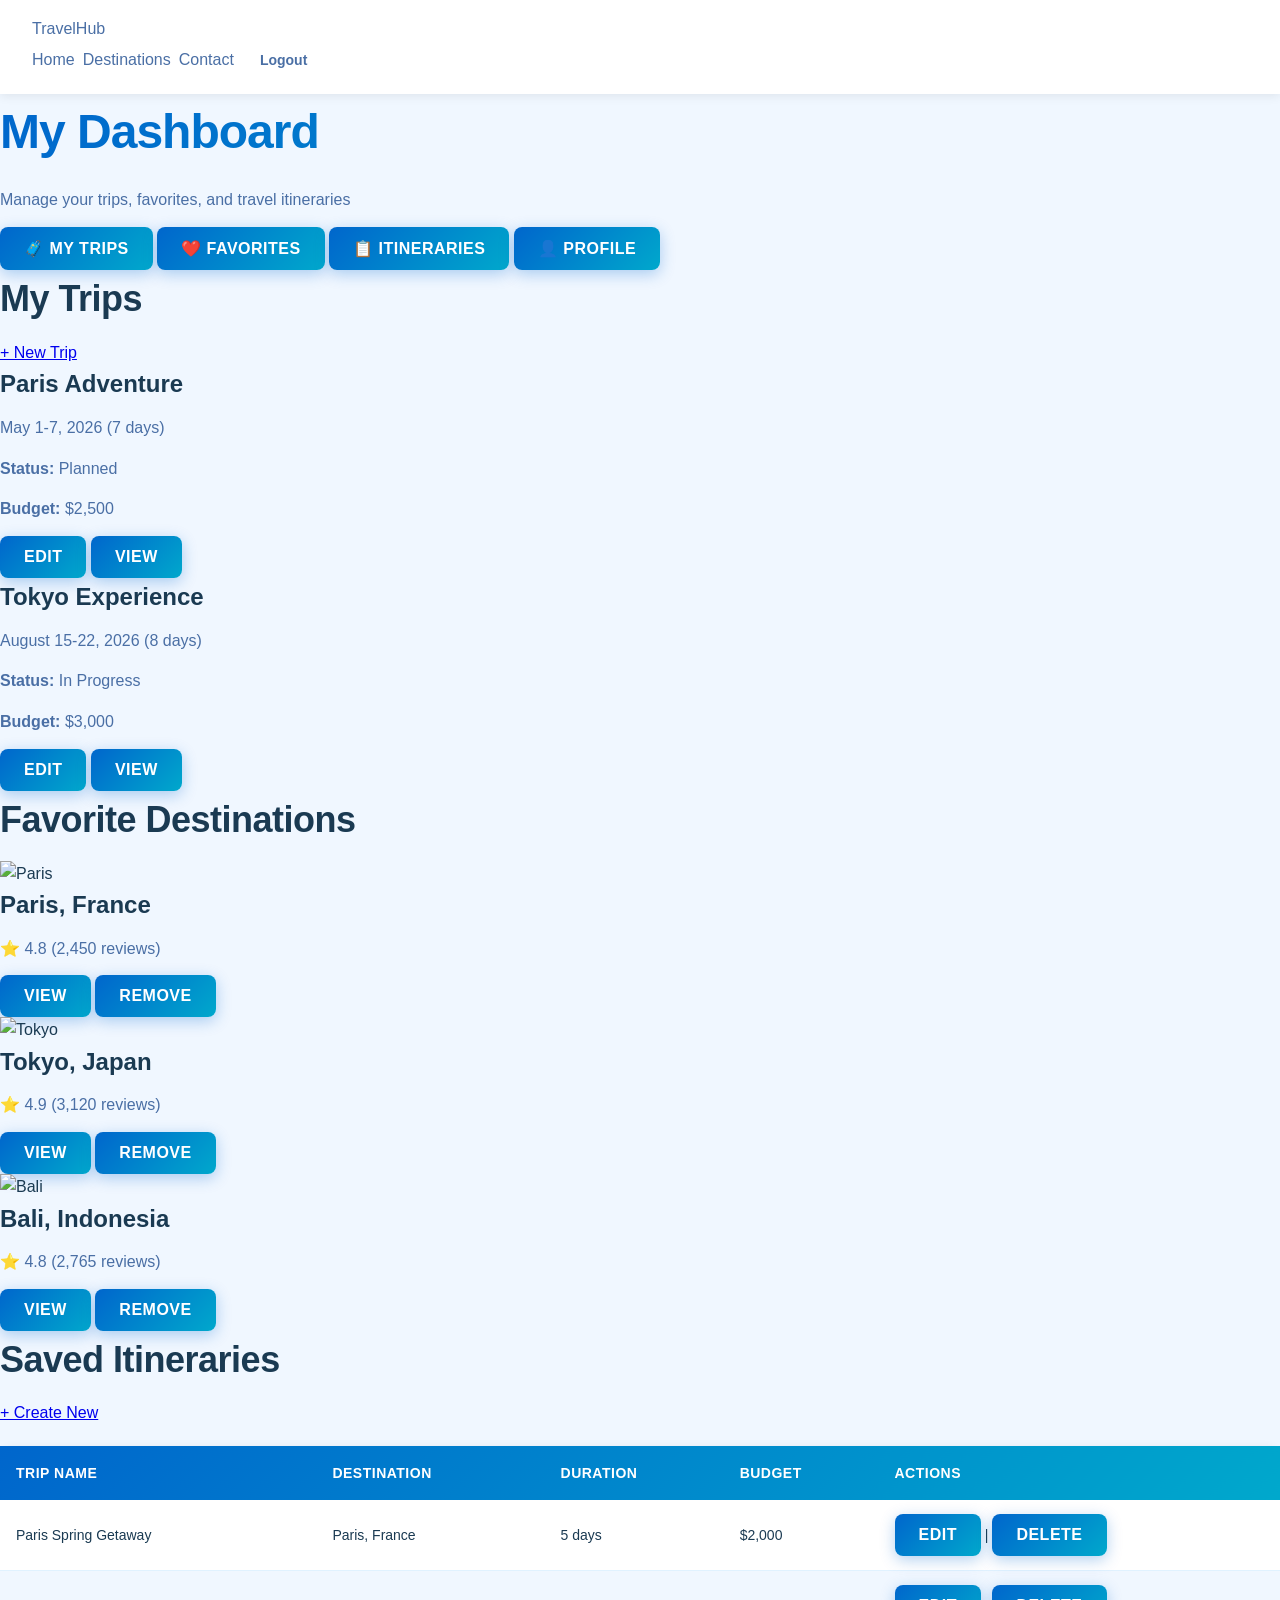
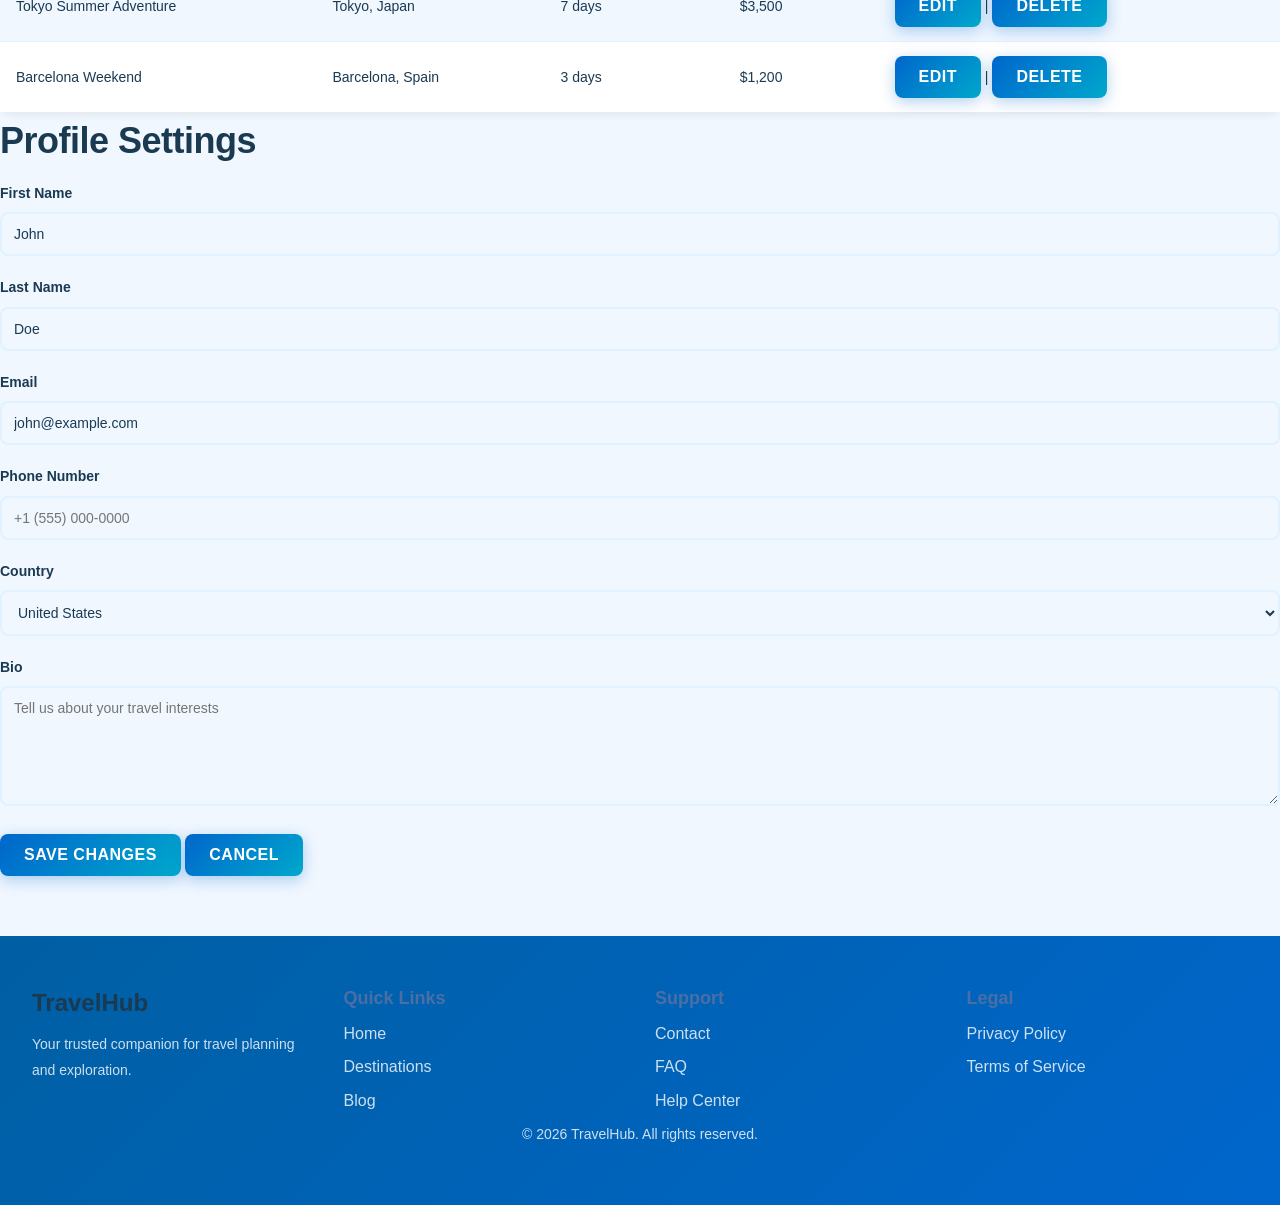
==== pages/dashboard.html @ c94eddc3 "feat: Create user dashboard with tabs for trips, favorites, itineraries, and profile" ====
<!DOCTYPE html>
<html lang="en">
<head>
    <meta charset="UTF-8">
    <meta name="viewport" content="width=device-width, initial-scale=1.0">
    <title>Dashboard - TravelHub</title>
    <script src="https://cdn.tailwindcss.com"></script>
    <link rel="stylesheet" href="../cssFile/globalStyles.css">
</head>
<body class="bg-gradient-to-b from-slate-50 to-blue-50">
    <!-- Navbar -->
    <nav class="navbar-main navbar-responsive">
        <div class="flex justify-between items-center px-6 py-4 max-w-7xl mx-auto w-full">
            <a href="../index.html" class="text-3xl font-bold bg-gradient-to-r from-blue-600 to-teal-500 bg-clip-text text-transparent">TravelHub</a>
            
            <button class="menu-toggle md:hidden" id="menuToggle">
                <svg class="w-6 h-6" fill="none" stroke="currentColor" viewBox="0 0 24 24">
                    <path stroke-linecap="round" stroke-linejoin="round" stroke-width="2" d="M4 6h16M4 12h16M4 18h16"></path>
                </svg>
            </button>

            <ul class="nav-menu hidden md:flex md:gap-8 md:items-center absolute md:relative top-16 md:top-0 left-0 md:left-auto w-full md:w-auto bg-white md:bg-transparent px-6 md:px-0 py-4 md:py-0 flex-col md:flex-row gap-4 md:gap-8" id="navMenu">
                <li><a href="../index.html" class="nav-link">Home</a></li>
                <li><a href="./services.html" class="nav-link">Destinations</a></li>
                <li><a href="./contact.html" class="nav-link">Contact</a></li>
                <li><button onclick="logout()" class="text-red-600 hover:text-red-700 font-semibold">Logout</button></li>
            </ul>
        </div>
    </nav>

    <!-- Dashboard Header -->
    <section class="py-12 px-6 bg-gradient-to-r from-blue-600 to-teal-500">
        <div class="max-w-6xl mx-auto">
            <h1 class="text-4xl md:text-5xl font-bold text-white mb-2">My Dashboard</h1>
            <p class="text-blue-100">Manage your trips, favorites, and travel itineraries</p>
        </div>
    </section>

    <!-- Dashboard Content -->
    <section class="py-12 px-6">
        <div class="max-w-6xl mx-auto">
            <!-- Tab Navigation -->
            <div class="bg-white rounded-t-lg shadow-md border border-gray-200 border-b-0">
                <div class="flex flex-wrap gap-0">
                    <button data-tab="trips" class="flex-1 px-6 py-4 text-center font-semibold text-slate-900 border-b-2 border-transparent hover:bg-slate-50 transition active border-b-2 border-blue-600 text-blue-600">🧳 My Trips</button>
                    <button data-tab="favorites" class="flex-1 px-6 py-4 text-center font-semibold text-slate-900 border-b-2 border-transparent hover:bg-slate-50 transition">❤️ Favorites</button>
                    <button data-tab="itineraries" class="flex-1 px-6 py-4 text-center font-semibold text-slate-900 border-b-2 border-transparent hover:bg-slate-50 transition">📋 Itineraries</button>
                    <button data-tab="profile" class="flex-1 px-6 py-4 text-center font-semibold text-slate-900 border-b-2 border-transparent hover:bg-slate-50 transition">👤 Profile</button>
                </div>
            </div>

            <!-- Tab Contents -->
            <div class="bg-white rounded-b-lg shadow-md border border-gray-200 p-8">
                <!-- My Trips Tab -->
                <div data-tab-content="trips" class="space-y-6">
                    <div class="flex justify-between items-center mb-6">
                        <h2 class="text-2xl font-bold text-slate-900">My Trips</h2>
                        <a href="./itinerary-builder.html" class="btn-primary px-6 py-2 rounded-lg text-white font-semibold">+ New Trip</a>
                    </div>

                    <div class="grid md:grid-cols-2 gap-6">
                        <div class="bg-gradient-to-br from-blue-50 to-teal-50 p-6 rounded-lg border border-blue-200">
                            <h3 class="text-xl font-bold text-slate-900 mb-2">Paris Adventure</h3>
                            <p class="text-slate-600 mb-4">May 1-7, 2026 (7 days)</p>
                            <div class="mb-4 pb-4 border-b border-gray-300">
                                <p class="text-sm text-slate-600"><strong>Status:</strong> Planned</p>
                                <p class="text-sm text-slate-600"><strong>Budget:</strong> $2,500</p>
                            </div>
                            <div class="flex gap-2">
                                <button class="flex-1 border-2 border-blue-600 text-blue-600 px-4 py-2 rounded-lg font-semibold hover:bg-blue-50 transition">Edit</button>
                                <button class="flex-1 btn-secondary px-4 py-2 rounded-lg text-white font-semibold">View</button>
                            </div>
                        </div>

                        <div class="bg-gradient-to-br from-purple-50 to-pink-50 p-6 rounded-lg border border-purple-200">
                            <h3 class="text-xl font-bold text-slate-900 mb-2">Tokyo Experience</h3>
                            <p class="text-slate-600 mb-4">August 15-22, 2026 (8 days)</p>
                            <div class="mb-4 pb-4 border-b border-gray-300">
                                <p class="text-sm text-slate-600"><strong>Status:</strong> In Progress</p>
                                <p class="text-sm text-slate-600"><strong>Budget:</strong> $3,000</p>
                            </div>
                            <div class="flex gap-2">
                                <button class="flex-1 border-2 border-purple-600 text-purple-600 px-4 py-2 rounded-lg font-semibold hover:bg-purple-50 transition">Edit</button>
                                <button class="flex-1 btn-secondary px-4 py-2 rounded-lg text-white font-semibold">View</button>
                            </div>
                        </div>
                    </div>
                </div>

                <!-- Favorites Tab -->
                <div data-tab-content="favorites" class="hidden space-y-6">
                    <div class="flex justify-between items-center mb-6">
                        <h2 class="text-2xl font-bold text-slate-900">Favorite Destinations</h2>
                    </div>

                    <div class="grid md:grid-cols-3 gap-6">
                        <div class="bg-white border border-gray-200 rounded-lg overflow-hidden">
                            <img src="https://images.unsplash.com/photo-1502602898657-3e91760cbb34?w=400&h=200&fit=crop" alt="Paris" class="w-full h-40 object-cover">
                            <div class="p-4">
                                <h3 class="font-bold text-lg text-slate-900 mb-1">Paris, France</h3>
                                <p class="text-sm text-slate-600 mb-4">⭐ 4.8 (2,450 reviews)</p>
                                <div class="flex gap-2">
                                    <button class="flex-1 border-2 border-blue-600 text-blue-600 px-3 py-2 rounded-lg text-sm font-semibold hover:bg-blue-50 transition">View</button>
                                    <button class="flex-1 text-red-600 border-2 border-red-600 px-3 py-2 rounded-lg text-sm font-semibold hover:bg-red-50 transition">Remove</button>
                                </div>
                            </div>
                        </div>

                        <div class="bg-white border border-gray-200 rounded-lg overflow-hidden">
                            <img src="https://images.unsplash.com/photo-1540959375944-7049f642e9cd?w=400&h=200&fit=crop" alt="Tokyo" class="w-full h-40 object-cover">
                            <div class="p-4">
                                <h3 class="font-bold text-lg text-slate-900 mb-1">Tokyo, Japan</h3>
                                <p class="text-sm text-slate-600 mb-4">⭐ 4.9 (3,120 reviews)</p>
                                <div class="flex gap-2">
                                    <button class="flex-1 border-2 border-blue-600 text-blue-600 px-3 py-2 rounded-lg text-sm font-semibold hover:bg-blue-50 transition">View</button>
                                    <button class="flex-1 text-red-600 border-2 border-red-600 px-3 py-2 rounded-lg text-sm font-semibold hover:bg-red-50 transition">Remove</button>
                                </div>
                            </div>
                        </div>

                        <div class="bg-white border border-gray-200 rounded-lg overflow-hidden">
                            <img src="https://images.unsplash.com/photo-1539571696357-5a69c006ae7f?w=400&h=200&fit=crop" alt="Bali" class="w-full h-40 object-cover">
                            <div class="p-4">
                                <h3 class="font-bold text-lg text-slate-900 mb-1">Bali, Indonesia</h3>
                                <p class="text-sm text-slate-600 mb-4">⭐ 4.8 (2,765 reviews)</p>
                                <div class="flex gap-2">
                                    <button class="flex-1 border-2 border-blue-600 text-blue-600 px-3 py-2 rounded-lg text-sm font-semibold hover:bg-blue-50 transition">View</button>
                                    <button class="flex-1 text-red-600 border-2 border-red-600 px-3 py-2 rounded-lg text-sm font-semibold hover:bg-red-50 transition">Remove</button>
                                </div>
                            </div>
                        </div>
                    </div>
                </div>

                <!-- Itineraries Tab -->
                <div data-tab-content="itineraries" class="hidden space-y-6">
                    <div class="flex justify-between items-center mb-6">
                        <h2 class="text-2xl font-bold text-slate-900">Saved Itineraries</h2>
                        <a href="./itinerary-builder.html" class="btn-primary px-6 py-2 rounded-lg text-white font-semibold">+ Create New</a>
                    </div>

                    <div class="overflow-x-auto">
                        <table class="table-container" style="min-width: 600px; max-width: 100%;">
                            <thead>
                                <tr>
                                    <th>Trip Name</th>
                                    <th>Destination</th>
                                    <th>Duration</th>
                                    <th>Budget</th>
                                    <th>Actions</th>
                                </tr>
                            </thead>
                            <tbody>
                                <tr>
                                    <td>Paris Spring Getaway</td>
                                    <td>Paris, France</td>
                                    <td>5 days</td>
                                    <td>$2,000</td>
                                    <td><button class="text-blue-600 hover:text-blue-700 font-semibold">Edit</button> | <button class="text-red-600 hover:text-red-700 font-semibold">Delete</button></td>
                                </tr>
                                <tr>
                                    <td>Tokyo Summer Adventure</td>
                                    <td>Tokyo, Japan</td>
                                    <td>7 days</td>
                                    <td>$3,500</td>
                                    <td><button class="text-blue-600 hover:text-blue-700 font-semibold">Edit</button> | <button class="text-red-600 hover:text-red-700 font-semibold">Delete</button></td>
                                </tr>
                                <tr>
                                    <td>Barcelona Weekend</td>
                                    <td>Barcelona, Spain</td>
                                    <td>3 days</td>
                                    <td>$1,200</td>
                                    <td><button class="text-blue-600 hover:text-blue-700 font-semibold">Edit</button> | <button class="text-red-600 hover:text-red-700 font-semibold">Delete</button></td>
                                </tr>
                            </tbody>
                        </table>
                    </div>
                </div>

                <!-- Profile Tab -->
                <div data-tab-content="profile" class="hidden max-w-2xl">
                    <h2 class="text-2xl font-bold text-slate-900 mb-6">Profile Settings</h2>
                    
                    <form id="profileForm" class="space-y-4">
                        <div class="grid md:grid-cols-2 gap-4">
                            <div>
                                <label class="block text-sm font-semibold text-slate-900 mb-2">First Name</label>
                                <input type="text" value="John" class="w-full px-4 py-3 border border-gray-300 rounded-lg focus:outline-none focus:border-blue-500">
                            </div>
                            <div>
                                <label class="block text-sm font-semibold text-slate-900 mb-2">Last Name</label>
                                <input type="text" value="Doe" class="w-full px-4 py-3 border border-gray-300 rounded-lg focus:outline-none focus:border-blue-500">
                            </div>
                        </div>

                        <div>
                            <label class="block text-sm font-semibold text-slate-900 mb-2">Email</label>
                            <input type="email" value="john@example.com" class="w-full px-4 py-3 border border-gray-300 rounded-lg focus:outline-none focus:border-blue-500">
                        </div>

                        <div>
                            <label class="block text-sm font-semibold text-slate-900 mb-2">Phone Number</label>
                            <input type="tel" placeholder="+1 (555) 000-0000" class="w-full px-4 py-3 border border-gray-300 rounded-lg focus:outline-none focus:border-blue-500">
                        </div>

                        <div>
                            <label class="block text-sm font-semibold text-slate-900 mb-2">Country</label>
                            <select class="w-full px-4 py-3 border border-gray-300 rounded-lg focus:outline-none focus:border-blue-500">
                                <option>United States</option>
                                <option>Canada</option>
                                <option>United Kingdom</option>
                            </select>
                        </div>

                        <div>
                            <label class="block text-sm font-semibold text-slate-900 mb-2">Bio</label>
                            <textarea placeholder="Tell us about your travel interests" class="w-full px-4 py-3 border border-gray-300 rounded-lg focus:outline-none focus:border-blue-500" rows="4"></textarea>
                        </div>

                        <div class="pt-4 border-t border-gray-300">
                            <button type="submit" class="btn-primary px-8 py-2 rounded-lg text-white font-semibold">Save Changes</button>
                            <button type="button" class="ml-2 border-2 border-gray-300 text-slate-900 px-8 py-2 rounded-lg font-semibold hover:bg-slate-50 transition">Cancel</button>
                        </div>
                    </form>
                </div>
            </div>
        </div>
    </section>

    <!-- Footer -->
    <footer class="footer-main mt-12">
        <div class="footer-container">
            <div>
                <h3 class="text-lg font-bold text-white mb-4">TravelHub</h3>
                <p class="text-gray-400">Your trusted companion for travel planning and exploration.</p>
            </div>
            <div>
                <h4 class="font-bold text-white mb-4">Quick Links</h4>
                <ul class="space-y-2">
                    <li><a href="../index.html" class="footer-link">Home</a></li>
                    <li><a href="./services.html" class="footer-link">Destinations</a></li>
                    <li><a href="./blog.html" class="footer-link">Blog</a></li>
                </ul>
            </div>
            <div>
                <h4 class="font-bold text-white mb-4">Support</h4>
                <ul class="space-y-2">
                    <li><a href="./contact.html" class="footer-link">Contact</a></li>
                    <li><a href="#" class="footer-link">FAQ</a></li>
                    <li><a href="#" class="footer-link">Help Center</a></li>
                </ul>
            </div>
            <div>
                <h4 class="font-bold text-white mb-4">Legal</h4>
                <ul class="space-y-2">
                    <li><a href="#" class="footer-link">Privacy Policy</a></li>
                    <li><a href="#" class="footer-link">Terms of Service</a></li>
                </ul>
            </div>
        </div>
        <div class="text-center border-t border-gray-700 pt-8 mt-8">
            <p class="text-gray-400">&copy; 2026 TravelHub. All rights reserved.</p>
        </div>
    </footer>

    <script src="../jsFile/jsFunctions.js"></script>
    <script>
        // Tab functionality
        document.addEventListener('DOMContentLoaded', () => {
            const tabButtons = document.querySelectorAll('[data-tab]');
            const tabContents = document.querySelectorAll('[data-tab-content]');

            tabButtons.forEach(button => {
                button.addEventListener('click', () => {
                    const tabName = button.getAttribute('data-tab');

                    // Hide all tabs
                    tabContents.forEach(content => content.classList.add('hidden'));
                    tabButtons.forEach(btn => {
                        btn.classList.remove('active', 'border-b-2', 'border-blue-600', 'text-blue-600');
                        btn.classList.add('border-b-2', 'border-transparent');
                    });

                    // Show selected tab
                    document.querySelector(`[data-tab-content="${tabName}"]`).classList.remove('hidden');
                    button.classList.add('active', 'border-b-2', 'border-blue-600', 'text-blue-600');
                });
            });

            // Profile form submission
            document.getElementById('profileForm').addEventListener('submit', (e) => {
                e.preventDefault();
                showNotification('Profile updated successfully!', 'success');
            });
        });
    </script>
</body>
</html>
---- cssFile/globalStyles.css ----
/* =========================================================
   DESIGN SYSTEM - PREMIUM TRAVEL GUIDE
========================================================= */
:root {
  /* Brand Colors - Blues & Teals */
  --brand-primary-color: #0066cc;
  --brand-secondary-color: #00a8cc;
  --brand-third-color: #00d4ff;
  --brand-fourth-color: #005fa3;
  --brand-accent-color: #00e5ff;

  /* Background Colors */
  --bg-main: #f0f7ff;
  --bg-card: #ffffff;

  /* Text Colors */
  --text-primary-color: #1a3a52;
  --text-secondary-color: #4a6fa5;
  --text-muted-color: #8b9bb4;
  --text-focus-color: #00a8cc;
  --text-highlighted-color: #00d4ff;

  /* Border Colors */
  --border-primary-color: #0066cc;
  --border-secondary-color: #00a8cc;
  --border-muted-color: #e0f2ff;
  --border-focus-color: #00d4ff;
  --border-highlighted-color: #00e5ff;

  /* Radius */
  --radius-sm: 8px;
  --radius-md: 12px;

  /* Transition */
  --transition: 0.3s ease;
}

/* =========================================================
   DARK MODE
========================================================= */
[data-theme="dark"] {
  --bg-main: #0a1628;
  --bg-card: #1a2f4a;

  --text-primary-color: #e8f4ff;
  --text-secondary-color: #a0d4ff;
  --text-muted-color: #667a8f;
  --text-focus-color: #00d4ff;
  --text-highlighted-color: #00e5ff;

  --border-primary-color: #0066cc;
  --border-secondary-color: #00a8cc;
  --border-muted-color: #1a3a52;
  --border-focus-color: #00d4ff;
  --border-highlighted-color: #00e5ff;
}

/* =========================================================
   GLOBAL BASE
========================================================= */
* {
  margin: 0;
  padding: 0;
  box-sizing: border-box;
}

html {
  scroll-behavior: smooth;
}

body {
  margin: 0;
  font-family: 'Poppins', 'Segoe UI', Roboto, sans-serif;
  background: var(--bg-main);
  color: var(--text-primary-color);
  line-height: 1.6;
  transition: background var(--transition), color var(--transition);
}

/* =========================================================
   GLOBAL BUTTON SYSTEM
========================================================= */
button {
  font-family: inherit;
  padding: 12px 24px;
  border: none;
  border-radius: var(--radius-sm);
  cursor: pointer;
  font-weight: 600;
  font-size: 16px;
  background: linear-gradient(135deg, var(--brand-primary-color), var(--brand-secondary-color));
  color: white;
  transition: all var(--transition);
  box-shadow: 0 4px 15px rgba(0, 102, 204, 0.3);
  text-transform: uppercase;
  letter-spacing: 0.5px;
}

button:hover {
  transform: translateY(-2px);
  box-shadow: 0 6px 20px rgba(0, 102, 204, 0.5);
  background: linear-gradient(135deg, var(--brand-secondary-color), var(--brand-third-color));
}

button:active {
  transform: translateY(0);
}

/* =========================================================
   LINK BUTTON
========================================================= */
.link-button {
  background: none;
  color: var(--brand-secondary-color);
  box-shadow: none;
  text-decoration: none;
  padding: 8px 0;
  display: inline-block;
  border-bottom: 2px solid transparent;
  text-transform: none;
  letter-spacing: normal;
  font-weight: 500;
}

.link-button:hover {
  border-bottom-color: var(--brand-secondary-color);
  transform: none;
  box-shadow: none;
}

/* =========================================================
   BUTTON SIZES
========================================================= */
.lg-button {
  padding: 16px 32px;
  font-size: 18px;
}

.sm-button {
  padding: 8px 16px;
  font-size: 14px;
}

.tiny-button {
  padding: 6px 12px;
  font-size: 12px;
}

.border-button {
  background: transparent;
  color: var(--brand-primary-color);
  border: 2px solid var(--brand-primary-color);
  box-shadow: none;
}

.border-button:hover {
  background: var(--brand-primary-color);
  color: white;
  box-shadow: 0 4px 15px rgba(0, 102, 204, 0.3);
}

/* =========================================================
   SELECT INPUT
========================================================= */
select {
  width: 100%;
  padding: 12px;
  border: 2px solid var(--border-muted-color);
  border-radius: var(--radius-sm);
  font-family: inherit;
  color: var(--text-primary-color);
  background: var(--bg-card);
  cursor: pointer;
  font-size: 14px;
  transition: border var(--transition), box-shadow var(--transition);
}

select:hover {
  border-color: var(--border-secondary-color);
}

select:focus {
  outline: none;
  border-color: var(--brand-primary-color);
  box-shadow: 0 0 0 3px rgba(0, 102, 204, 0.1);
}

select:disabled {
  background: #f5f5f5;
  cursor: not-allowed;
  opacity: 0.6;
}

.select-container {
  position: relative;
  margin-bottom: 12px;
}

/* =========================================================
   NAV BUTTON & LINKS
========================================================= */
nav button {
  padding: 10px 18px;
  font-size: 14px;
  background: transparent;
  color: var(--text-secondary-color);
  box-shadow: none;
  text-transform: none;
  letter-spacing: normal;
  font-weight: 600;
  border: none;
}

nav button:hover {
  transform: none;
  box-shadow: none;
  color: var(--brand-primary-color);
}

nav a {
  color: var(--text-secondary-color);
  text-decoration: none;
  font-weight: 500;
  transition: color var(--transition);
}

nav a:hover {
  color: var(--brand-primary-color);
}

/* =========================================================
   HEADINGS
========================================================= */
h1 {
  font-size: 48px;
  font-weight: 700;
  color: var(--text-primary-color);
  margin-bottom: 16px;
  letter-spacing: -1px;
  background: linear-gradient(135deg, var(--brand-primary-color), var(--brand-secondary-color));
  -webkit-background-clip: text;
  -webkit-text-fill-color: transparent;
  background-clip: text;
}

h2 {
  font-size: 36px;
  font-weight: 700;
  color: var(--text-primary-color);
  margin-bottom: 12px;
  letter-spacing: -0.5px;
}

h3 {
  font-size: 24px;
  font-weight: 600;
  color: var(--text-primary-color);
  margin-bottom: 10px;
}

h4 {
  font-size: 18px;
  font-weight: 600;
  color: var(--text-secondary-color);
  margin-bottom: 8px;
}

p {
  font-size: 16px;
  color: var(--text-secondary-color);
  line-height: 1.8;
  margin-bottom: 12px;
}

/* =========================================================
   NAVBAR (RESPONSIVE + ROLE READY)
========================================================= */
nav {
  display: flex;
  justify-content: space-between;
  align-items: center;
  padding: 16px 32px;
  background: var(--bg-card);
  box-shadow: 0 2px 10px rgba(0, 0, 0, 0.08);
  position: sticky;
  top: 0;
  z-index: 100;
  gap: 20px;
}

nav > a {
  font-size: 24px;
  font-weight: 800;
  background: linear-gradient(135deg, var(--brand-primary-color), var(--brand-secondary-color));
  -webkit-background-clip: text;
  -webkit-text-fill-color: transparent;
  background-clip: text;
  text-decoration: none;
  display: flex;
  align-items: center;
  gap: 8px;
}

nav ul {
  display: flex;
  list-style: none;
  gap: 8px;
  align-items: center;
}

nav li {
  position: relative;
}

nav .dropdown-menu {
  display: none;
  position: absolute;
  top: 100%;
  left: 0;
  background: var(--bg-card);
  border: 1px solid var(--border-muted-color);
  border-radius: var(--radius-sm);
  min-width: 200px;
  box-shadow: 0 4px 15px rgba(0, 0, 0, 0.1);
  margin-top: 8px;
}

nav .dropdown:hover .dropdown-menu {
  display: flex;
  flex-direction: column;
}

nav .dropdown-menu a {
  display: block;
  padding: 12px 16px;
  color: var(--text-secondary-color);
  text-decoration: none;
  font-weight: 500;
  transition: all var(--transition);
}

nav .dropdown-menu a:hover {
  background: var(--bg-main);
  color: var(--brand-primary-color);
  padding-left: 20px;
}

/* =========================================================
   HAMBURGER BUTTON
========================================================= */
.menu-toggle {
  display: none;
  flex-direction: column;
  gap: 5px;
  cursor: pointer;
  background: none;
  border: none;
  padding: 0;
  box-shadow: none;
}

.menu-toggle span {
  width: 28px;
  height: 3px;
  background: var(--text-primary-color);
  border-radius: 2px;
  transition: all var(--transition);
}

/* =========================================================
   MOBILE NAVBAR
========================================================= */
@media (max-width: 768px) {
  nav {
    padding: 12px 16px;
    flex-wrap: wrap;
  }

  .menu-toggle {
    display: flex;
  }

  nav ul {
    display: none;
    flex-direction: column;
    width: 100%;
    gap: 0;
    order: 3;
  }

  nav ul.open {
    display: flex;
  }

  nav ul li {
    width: 100%;
  }

  nav ul li a {
    display: block;
    padding: 12px 16px;
    border-bottom: 1px solid var(--border-muted-color);
  }

  nav .dropdown:hover .dropdown-menu {
    display: none;
  }

  nav .dropdown-menu {
    position: static;
    display: none;
    box-shadow: none;
    border: none;
    margin-top: 0;
  }

  nav .dropdown-menu.open {
    display: flex;
  }
}

/* =========================================================
   PAGE CONTENT
========================================================= */
.page {
  max-width: 1400px;
  margin: 0 auto;
  padding: 40px 20px;
  min-height: calc(100vh - 200px);
}

/* =========================================================
   CARD SYSTEM
========================================================= */
.card-container {
  display: flex;
  flex-wrap: wrap;
  justify-content: center;
  gap: 24px;
  margin: 36px 12px;
}

.card {
  display: flex;
  flex-direction: column;
  background: var(--bg-card);
  border-radius: var(--radius-md);
  overflow: hidden;
  box-shadow: 0 2px 10px rgba(0, 0, 0, 0.08);
  transition: all var(--transition);
  width: 100%;
  max-width: 320px;
  border: 1px solid var(--border-muted-color);
}

.card:hover {
  transform: translateY(-8px);
  box-shadow: 0 12px 30px rgba(0, 102, 204, 0.2);
  border-color: var(--brand-secondary-color);
}

.card img {
  width: 100%;
  height: 220px;
  object-fit: cover;
  border-radius: 0;
}

.card > * {
  padding: 0 16px;
}

.card > h3,
.card > h4,
.card > p {
  padding-left: 16px;
  padding-right: 16px;
}

.card > h3 {
  padding-top: 16px;
}

.card > p {
  flex-grow: 1;
}

.card a {
  background: none;
  color: var(--brand-primary-color);
  box-shadow: none;
  text-decoration: none;
  padding: 12px 16px;
  margin-top: 12px;
  align-self: flex-start;
  font-weight: 600;
  display: inline-block;
}

.card a:hover {
  background: none;
  color: var(--brand-secondary-color);
  text-decoration: underline;
}

/* =========================================================
   FORM SYSTEM
========================================================= */
.form-container {
  max-width: 500px;
  margin: 0 auto;
  background: var(--bg-card);
  padding: 32px;
  border-radius: var(--radius-md);
  box-shadow: 0 2px 10px rgba(0, 0, 0, 0.08);
}

form div {
  margin-bottom: 20px;
}

label {
  display: block;
  margin-bottom: 8px;
  font-weight: 600;
  color: var(--text-primary-color);
  font-size: 14px;
}

input,
textarea,
select {
  width: 100%;
  padding: 12px;
  border: 2px solid var(--border-muted-color);
  border-radius: var(--radius-sm);
  font-family: inherit;
  font-size: 14px;
  color: var(--text-primary-color);
  background: var(--bg-main);
  transition: border var(--transition), box-shadow var(--transition);
}

input:focus,
textarea:focus,
select:focus {
  outline: none;
  border-color: var(--brand-primary-color);
  box-shadow: 0 0 0 3px rgba(0, 102, 204, 0.1);
  background: var(--bg-card);
}

textarea {
  resize: vertical;
  min-height: 120px;
}

/* =========================================================
   TABLE SYSTEM
========================================================= */
.table-container {
  width: 100%;
  overflow-x: auto;
  margin-top: 20px;
  border-radius: var(--radius-md);
}

table {
  width: 100%;
  border-collapse: collapse;
  overflow: hidden;
  background: var(--bg-card);
  box-shadow: 0 2px 10px rgba(0, 0, 0, 0.08);
}

table thead {
  background: linear-gradient(135deg, var(--brand-primary-color), var(--brand-secondary-color));
}

table th {
  color: white;
  padding: 16px;
  text-align: left;
  font-weight: 600;
  font-size: 14px;
  text-transform: uppercase;
  letter-spacing: 0.5px;
}

table td {
  padding: 14px 16px;
  border-bottom: 1px solid var(--border-muted-color);
  font-size: 14px;
}

table tbody tr:nth-child(odd) {
  background: var(--bg-card);
}

table tbody tr:nth-child(even) {
  background: var(--bg-main);
}

table tbody tr:hover {
  background: linear-gradient(135deg, rgba(0, 102, 204, 0.1), rgba(0, 168, 204, 0.1));
}

table tbody tr:last-child td {
  border-bottom: none;
}

.table-compact th,
.table-compact td {
  padding: 10px 12px;
  font-size: 13px;
}

.table-bordered th,
.table-bordered td {
  border: 1px solid var(--border-secondary-color);
}

.table-striped tbody tr:nth-child(even) {
  background: rgba(0, 102, 204, 0.05);
}

td {
  word-wrap: break-word;
}

.table-empty {
  text-align: center;
  padding: 40px;
  color: var(--text-muted-color);
}

.table-row-selected {
  background: linear-gradient(135deg, rgba(0, 102, 204, 0.2), rgba(0, 168, 204, 0.2)) !important;
}

/* =========================================================
   FOOTER SYSTEM
========================================================= */
footer {
  background: linear-gradient(135deg, var(--brand-fourth-color), var(--brand-primary-color));
  color: white;
  padding: 48px 32px;
  margin-top: 60px;
}

.footer-container {
  max-width: 1400px;
  margin: 0 auto;
  display: flex;
  flex-wrap: wrap;
  justify-content: space-between;
  gap: 30px;
}

.footer-container > div {
  flex: 1;
  min-width: 200px;
}

footer a {
  color: rgba(255, 255, 255, 0.8);
  text-decoration: none;
  transition: color var(--transition);
}

footer a:hover {
  color: white;
  text-decoration: underline;
}

footer p {
  color: rgba(255, 255, 255, 0.8);
  margin-bottom: 10px;
  font-size: 14px;
}

footer h1 {
  color: white;
  background: none;
  -webkit-text-fill-color: unset;
  margin-bottom: 16px;
  font-size: 20px;
}

footer h2 {
  color: white;
  margin-bottom: 16px;
  font-size: 18px;
}

footer ul {
  list-style: none;
}

footer ul li {
  margin-bottom: 8px;
}

/* =========================================================
   UTILITY CLASSES
========================================================= */
.flex-center {
  display: flex;
  justify-content: center;
  align-items: center;
}

.flex-between {
  display: flex;
  justify-content: space-between;
  align-items: center;
}

.gap-10 {
  gap: 10px;
}

.gap-20 {
  gap: 20px;
}

.text-center {
  text-align: center;
}

.text-muted {
  color: var(--text-muted-color);
}

.text-focus {
  color: var(--text-focus-color);
}

/* =========================================================
   RESPONSIVE MEDIA QUERIES
========================================================= */
@media (max-width: 1024px) {
  .page {
    padding: 30px 16px;
  }

  h1 {
    font-size: 40px;
  }

  h2 {
    font-size: 28px;
  }

  .card {
    max-width: 280px;
  }

  .card-container {
    gap: 20px;
    margin: 24px 8px;
  }
}

@media (max-width: 768px) {
  nav {
    padding: 12px 16px;
  }

  h1 {
    font-size: 32px;
  }

  h2 {
    font-size: 24px;
  }

  h3 {
    font-size: 20px;
  }

  .page {
    padding: 20px 12px;
  }

  .form-container {
    padding: 24px 16px;
  }

  .footer-container {
    flex-direction: column;
    gap: 20px;
  }

  .card {
    max-width: 100%;
  }

  .card-container {
    gap: 16px;
    margin: 20px 0;
  }

  button {
    width: 100%;
  }
}

@media (max-width: 480px) {
  nav {
    padding: 10px 12px;
  }

  h1 {
    font-size: 24px;
  }

  h2 {
    font-size: 20px;
  }

  h3 {
    font-size: 18px;
  }

  p {
    font-size: 14px;
  }

  .page {
    padding: 16px 12px;
  }

  .form-container {
    padding: 20px 12px;
  }

  .card img {
    height: 180px;
  }

  table {
    font-size: 12px;
  }

  table th,
  table td {
    padding: 10px 8px;
  }
}
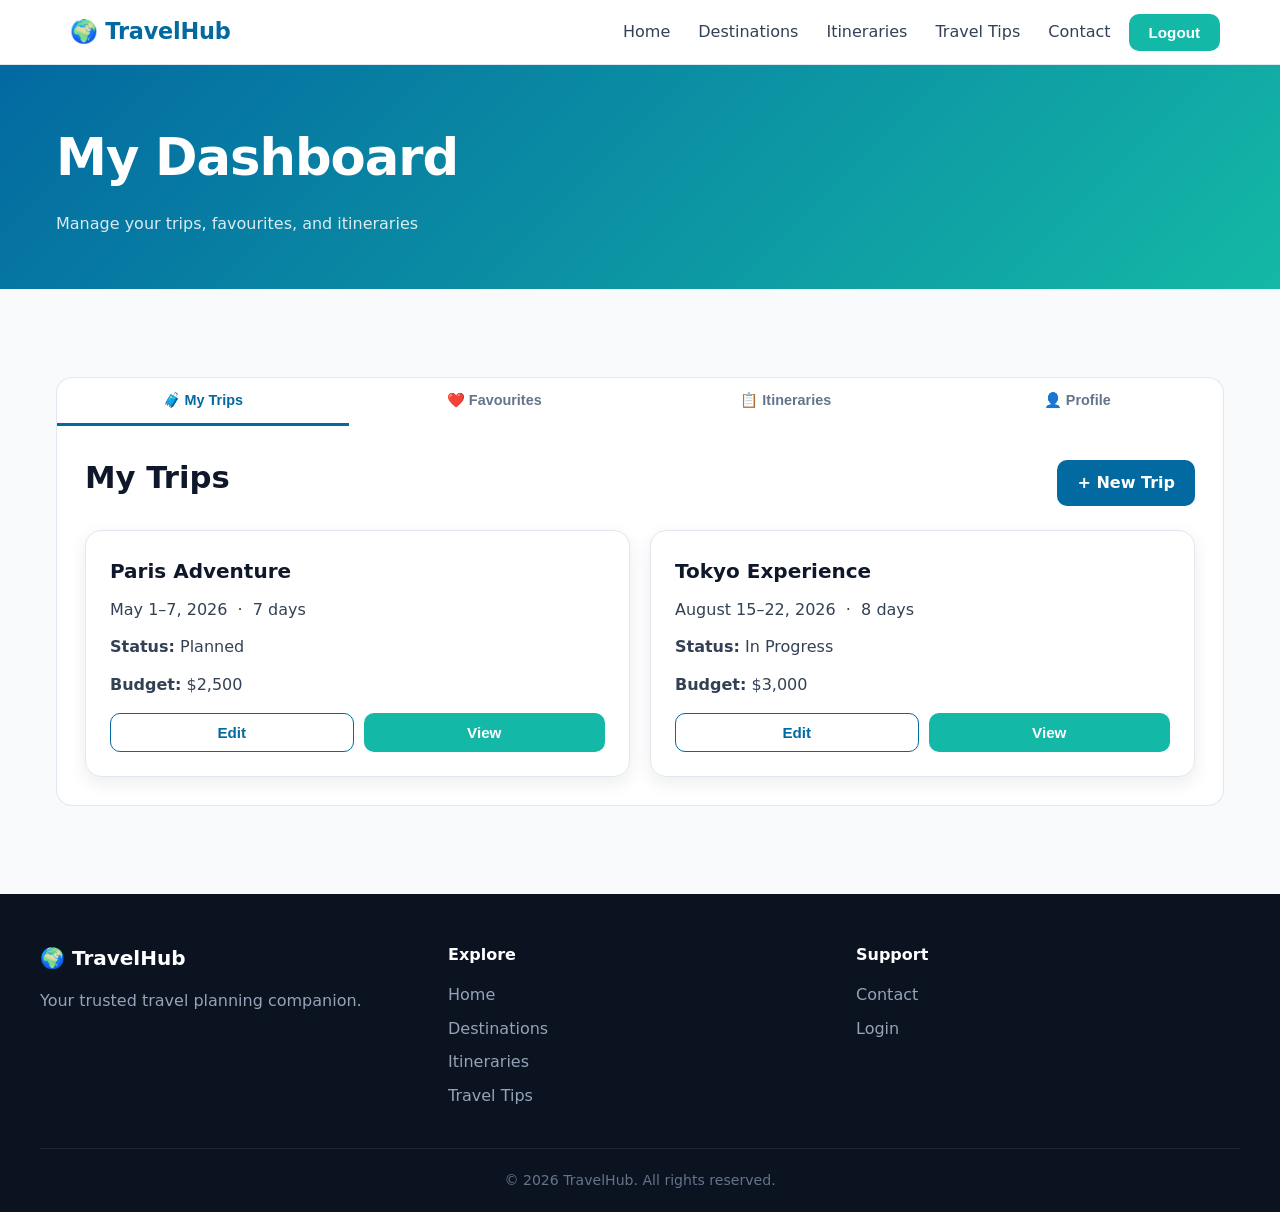
==== commit 0aadb347: "Changes before error encountered Agent-Logs-Url: https://github.com/Alisha-Shoukat/travel-guide-plat" ====
--- a/pages/dashboard.html
+++ b/pages/dashboard.html
@@ -1,298 +1,275 @@
 <!DOCTYPE html>
 <html lang="en">
 <head>
-    <meta charset="UTF-8">
-    <meta name="viewport" content="width=device-width, initial-scale=1.0">
-    <title>Dashboard - TravelHub</title>
-    <script src="https://cdn.tailwindcss.com"></script>
-    <link rel="stylesheet" href="../cssFile/globalStyles.css">
+  <meta charset="UTF-8">
+  <meta name="viewport" content="width=device-width, initial-scale=1.0">
+  <title>Dashboard – TravelHub</title>
+  <link rel="stylesheet" href="../cssFile/globalStyles.css">
+  <style>
+    .trip-cards { display: flex; flex-wrap: wrap; gap: 20px; margin-top: 16px; }
+    .trip-card { flex: 1 1 280px; background: var(--bg-card); border: 1px solid var(--border-muted-color); border-radius: var(--radius-md); padding: 24px; box-shadow: var(--shadow-sm); }
+    .trip-actions { display: flex; gap: 10px; margin-top: 16px; }
+    .trip-actions button { flex: 1; }
+    .btn-outline { background: transparent; border: 1px solid var(--brand-primary-color); color: var(--brand-primary-color); }
+    .btn-outline:hover { background: var(--brand-primary-color); color: #fff; }
+    .fav-cards { display: flex; flex-wrap: wrap; gap: 20px; margin-top: 16px; }
+    .fav-card { flex: 1 1 200px; max-width: 240px; background: var(--bg-card); border: 1px solid var(--border-muted-color); border-radius: var(--radius-md); overflow: hidden; box-shadow: var(--shadow-sm); }
+    .fav-card img { width: 100%; height: 140px; object-fit: cover; }
+    .fav-body { padding: 14px; }
+    .fav-actions { display: flex; gap: 8px; margin-top: 10px; }
+    .fav-actions button { flex: 1; font-size: 0.82rem; padding: 7px 8px; }
+    .btn-danger { background: transparent; border: 1px solid #dc2626; color: #dc2626; }
+    .btn-danger:hover { background: #dc2626; color: #fff; }
+    .tab-header { display: flex; align-items: center; justify-content: space-between; margin-bottom: 16px; }
+    .profile-form { max-width: 560px; }
+    .profile-row { display: flex; flex-wrap: wrap; gap: 14px; }
+    .profile-row > div { flex: 1 1 220px; }
+  </style>
 </head>
-<body class="bg-gradient-to-b from-slate-50 to-blue-50">
-    <!-- Navbar -->
-    <nav class="navbar-main navbar-responsive">
-        <div class="flex justify-between items-center px-6 py-4 max-w-7xl mx-auto w-full">
-            <a href="../index.html" class="text-3xl font-bold bg-gradient-to-r from-blue-600 to-teal-500 bg-clip-text text-transparent">TravelHub</a>
-            
-            <button class="menu-toggle md:hidden" id="menuToggle">
-                <svg class="w-6 h-6" fill="none" stroke="currentColor" viewBox="0 0 24 24">
-                    <path stroke-linecap="round" stroke-linejoin="round" stroke-width="2" d="M4 6h16M4 12h16M4 18h16"></path>
-                </svg>
-            </button>
-
-            <ul class="nav-menu hidden md:flex md:gap-8 md:items-center absolute md:relative top-16 md:top-0 left-0 md:left-auto w-full md:w-auto bg-white md:bg-transparent px-6 md:px-0 py-4 md:py-0 flex-col md:flex-row gap-4 md:gap-8" id="navMenu">
-                <li><a href="../index.html" class="nav-link">Home</a></li>
-                <li><a href="./services.html" class="nav-link">Destinations</a></li>
-                <li><a href="./contact.html" class="nav-link">Contact</a></li>
-                <li><button onclick="logout()" class="text-red-600 hover:text-red-700 font-semibold">Logout</button></li>
-            </ul>
-        </div>
-    </nav>
-
-    <!-- Dashboard Header -->
-    <section class="py-12 px-6 bg-gradient-to-r from-blue-600 to-teal-500">
-        <div class="max-w-6xl mx-auto">
-            <h1 class="text-4xl md:text-5xl font-bold text-white mb-2">My Dashboard</h1>
-            <p class="text-blue-100">Manage your trips, favorites, and travel itineraries</p>
-        </div>
-    </section>
-
-    <!-- Dashboard Content -->
-    <section class="py-12 px-6">
-        <div class="max-w-6xl mx-auto">
-            <!-- Tab Navigation -->
-            <div class="bg-white rounded-t-lg shadow-md border border-gray-200 border-b-0">
-                <div class="flex flex-wrap gap-0">
-                    <button data-tab="trips" class="flex-1 px-6 py-4 text-center font-semibold text-slate-900 border-b-2 border-transparent hover:bg-slate-50 transition active border-b-2 border-blue-600 text-blue-600">🧳 My Trips</button>
-                    <button data-tab="favorites" class="flex-1 px-6 py-4 text-center font-semibold text-slate-900 border-b-2 border-transparent hover:bg-slate-50 transition">❤️ Favorites</button>
-                    <button data-tab="itineraries" class="flex-1 px-6 py-4 text-center font-semibold text-slate-900 border-b-2 border-transparent hover:bg-slate-50 transition">📋 Itineraries</button>
-                    <button data-tab="profile" class="flex-1 px-6 py-4 text-center font-semibold text-slate-900 border-b-2 border-transparent hover:bg-slate-50 transition">👤 Profile</button>
-                </div>
-            </div>
-
-            <!-- Tab Contents -->
-            <div class="bg-white rounded-b-lg shadow-md border border-gray-200 p-8">
-                <!-- My Trips Tab -->
-                <div data-tab-content="trips" class="space-y-6">
-                    <div class="flex justify-between items-center mb-6">
-                        <h2 class="text-2xl font-bold text-slate-900">My Trips</h2>
-                        <a href="./itinerary-builder.html" class="btn-primary px-6 py-2 rounded-lg text-white font-semibold">+ New Trip</a>
-                    </div>
-
-                    <div class="grid md:grid-cols-2 gap-6">
-                        <div class="bg-gradient-to-br from-blue-50 to-teal-50 p-6 rounded-lg border border-blue-200">
-                            <h3 class="text-xl font-bold text-slate-900 mb-2">Paris Adventure</h3>
-                            <p class="text-slate-600 mb-4">May 1-7, 2026 (7 days)</p>
-                            <div class="mb-4 pb-4 border-b border-gray-300">
-                                <p class="text-sm text-slate-600"><strong>Status:</strong> Planned</p>
-                                <p class="text-sm text-slate-600"><strong>Budget:</strong> $2,500</p>
-                            </div>
-                            <div class="flex gap-2">
-                                <button class="flex-1 border-2 border-blue-600 text-blue-600 px-4 py-2 rounded-lg font-semibold hover:bg-blue-50 transition">Edit</button>
-                                <button class="flex-1 btn-secondary px-4 py-2 rounded-lg text-white font-semibold">View</button>
-                            </div>
-                        </div>
-
-                        <div class="bg-gradient-to-br from-purple-50 to-pink-50 p-6 rounded-lg border border-purple-200">
-                            <h3 class="text-xl font-bold text-slate-900 mb-2">Tokyo Experience</h3>
-                            <p class="text-slate-600 mb-4">August 15-22, 2026 (8 days)</p>
-                            <div class="mb-4 pb-4 border-b border-gray-300">
-                                <p class="text-sm text-slate-600"><strong>Status:</strong> In Progress</p>
-                                <p class="text-sm text-slate-600"><strong>Budget:</strong> $3,000</p>
-                            </div>
-                            <div class="flex gap-2">
-                                <button class="flex-1 border-2 border-purple-600 text-purple-600 px-4 py-2 rounded-lg font-semibold hover:bg-purple-50 transition">Edit</button>
-                                <button class="flex-1 btn-secondary px-4 py-2 rounded-lg text-white font-semibold">View</button>
-                            </div>
-                        </div>
-                    </div>
-                </div>
-
-                <!-- Favorites Tab -->
-                <div data-tab-content="favorites" class="hidden space-y-6">
-                    <div class="flex justify-between items-center mb-6">
-                        <h2 class="text-2xl font-bold text-slate-900">Favorite Destinations</h2>
-                    </div>
-
-                    <div class="grid md:grid-cols-3 gap-6">
-                        <div class="bg-white border border-gray-200 rounded-lg overflow-hidden">
-                            <img src="https://images.unsplash.com/photo-1502602898657-3e91760cbb34?w=400&h=200&fit=crop" alt="Paris" class="w-full h-40 object-cover">
-                            <div class="p-4">
-                                <h3 class="font-bold text-lg text-slate-900 mb-1">Paris, France</h3>
-                                <p class="text-sm text-slate-600 mb-4">⭐ 4.8 (2,450 reviews)</p>
-                                <div class="flex gap-2">
-                                    <button class="flex-1 border-2 border-blue-600 text-blue-600 px-3 py-2 rounded-lg text-sm font-semibold hover:bg-blue-50 transition">View</button>
-                                    <button class="flex-1 text-red-600 border-2 border-red-600 px-3 py-2 rounded-lg text-sm font-semibold hover:bg-red-50 transition">Remove</button>
-                                </div>
-                            </div>
-                        </div>
-
-                        <div class="bg-white border border-gray-200 rounded-lg overflow-hidden">
-                            <img src="https://images.unsplash.com/photo-1540959375944-7049f642e9cd?w=400&h=200&fit=crop" alt="Tokyo" class="w-full h-40 object-cover">
-                            <div class="p-4">
-                                <h3 class="font-bold text-lg text-slate-900 mb-1">Tokyo, Japan</h3>
-                                <p class="text-sm text-slate-600 mb-4">⭐ 4.9 (3,120 reviews)</p>
-                                <div class="flex gap-2">
-                                    <button class="flex-1 border-2 border-blue-600 text-blue-600 px-3 py-2 rounded-lg text-sm font-semibold hover:bg-blue-50 transition">View</button>
-                                    <button class="flex-1 text-red-600 border-2 border-red-600 px-3 py-2 rounded-lg text-sm font-semibold hover:bg-red-50 transition">Remove</button>
-                                </div>
-                            </div>
-                        </div>
-
-                        <div class="bg-white border border-gray-200 rounded-lg overflow-hidden">
-                            <img src="https://images.unsplash.com/photo-1539571696357-5a69c006ae7f?w=400&h=200&fit=crop" alt="Bali" class="w-full h-40 object-cover">
-                            <div class="p-4">
-                                <h3 class="font-bold text-lg text-slate-900 mb-1">Bali, Indonesia</h3>
-                                <p class="text-sm text-slate-600 mb-4">⭐ 4.8 (2,765 reviews)</p>
-                                <div class="flex gap-2">
-                                    <button class="flex-1 border-2 border-blue-600 text-blue-600 px-3 py-2 rounded-lg text-sm font-semibold hover:bg-blue-50 transition">View</button>
-                                    <button class="flex-1 text-red-600 border-2 border-red-600 px-3 py-2 rounded-lg text-sm font-semibold hover:bg-red-50 transition">Remove</button>
-                                </div>
-                            </div>
-                        </div>
-                    </div>
-                </div>
-
-                <!-- Itineraries Tab -->
-                <div data-tab-content="itineraries" class="hidden space-y-6">
-                    <div class="flex justify-between items-center mb-6">
-                        <h2 class="text-2xl font-bold text-slate-900">Saved Itineraries</h2>
-                        <a href="./itinerary-builder.html" class="btn-primary px-6 py-2 rounded-lg text-white font-semibold">+ Create New</a>
-                    </div>
-
-                    <div class="overflow-x-auto">
-                        <table class="table-container" style="min-width: 600px; max-width: 100%;">
-                            <thead>
-                                <tr>
-                                    <th>Trip Name</th>
-                                    <th>Destination</th>
-                                    <th>Duration</th>
-                                    <th>Budget</th>
-                                    <th>Actions</th>
-                                </tr>
-                            </thead>
-                            <tbody>
-                                <tr>
-                                    <td>Paris Spring Getaway</td>
-                                    <td>Paris, France</td>
-                                    <td>5 days</td>
-                                    <td>$2,000</td>
-                                    <td><button class="text-blue-600 hover:text-blue-700 font-semibold">Edit</button> | <button class="text-red-600 hover:text-red-700 font-semibold">Delete</button></td>
-                                </tr>
-                                <tr>
-                                    <td>Tokyo Summer Adventure</td>
-                                    <td>Tokyo, Japan</td>
-                                    <td>7 days</td>
-                                    <td>$3,500</td>
-                                    <td><button class="text-blue-600 hover:text-blue-700 font-semibold">Edit</button> | <button class="text-red-600 hover:text-red-700 font-semibold">Delete</button></td>
-                                </tr>
-                                <tr>
-                                    <td>Barcelona Weekend</td>
-                                    <td>Barcelona, Spain</td>
-                                    <td>3 days</td>
-                                    <td>$1,200</td>
-                                    <td><button class="text-blue-600 hover:text-blue-700 font-semibold">Edit</button> | <button class="text-red-600 hover:text-red-700 font-semibold">Delete</button></td>
-                                </tr>
-                            </tbody>
-                        </table>
-                    </div>
-                </div>
-
-                <!-- Profile Tab -->
-                <div data-tab-content="profile" class="hidden max-w-2xl">
-                    <h2 class="text-2xl font-bold text-slate-900 mb-6">Profile Settings</h2>
-                    
-                    <form id="profileForm" class="space-y-4">
-                        <div class="grid md:grid-cols-2 gap-4">
-                            <div>
-                                <label class="block text-sm font-semibold text-slate-900 mb-2">First Name</label>
-                                <input type="text" value="John" class="w-full px-4 py-3 border border-gray-300 rounded-lg focus:outline-none focus:border-blue-500">
-                            </div>
-                            <div>
-                                <label class="block text-sm font-semibold text-slate-900 mb-2">Last Name</label>
-                                <input type="text" value="Doe" class="w-full px-4 py-3 border border-gray-300 rounded-lg focus:outline-none focus:border-blue-500">
-                            </div>
-                        </div>
-
-                        <div>
-                            <label class="block text-sm font-semibold text-slate-900 mb-2">Email</label>
-                            <input type="email" value="john@example.com" class="w-full px-4 py-3 border border-gray-300 rounded-lg focus:outline-none focus:border-blue-500">
-                        </div>
-
-                        <div>
-                            <label class="block text-sm font-semibold text-slate-900 mb-2">Phone Number</label>
-                            <input type="tel" placeholder="+1 (555) 000-0000" class="w-full px-4 py-3 border border-gray-300 rounded-lg focus:outline-none focus:border-blue-500">
-                        </div>
-
-                        <div>
-                            <label class="block text-sm font-semibold text-slate-900 mb-2">Country</label>
-                            <select class="w-full px-4 py-3 border border-gray-300 rounded-lg focus:outline-none focus:border-blue-500">
-                                <option>United States</option>
-                                <option>Canada</option>
-                                <option>United Kingdom</option>
-                            </select>
-                        </div>
-
-                        <div>
-                            <label class="block text-sm font-semibold text-slate-900 mb-2">Bio</label>
-                            <textarea placeholder="Tell us about your travel interests" class="w-full px-4 py-3 border border-gray-300 rounded-lg focus:outline-none focus:border-blue-500" rows="4"></textarea>
-                        </div>
-
-                        <div class="pt-4 border-t border-gray-300">
-                            <button type="submit" class="btn-primary px-8 py-2 rounded-lg text-white font-semibold">Save Changes</button>
-                            <button type="button" class="ml-2 border-2 border-gray-300 text-slate-900 px-8 py-2 rounded-lg font-semibold hover:bg-slate-50 transition">Cancel</button>
-                        </div>
-                    </form>
-                </div>
-            </div>
-        </div>
-    </section>
-
-    <!-- Footer -->
-    <footer class="footer-main mt-12">
-        <div class="footer-container">
+<body>
+
+  <!-- ===== NAVBAR ===== -->
+  <nav>
+    <div class="nav-inner">
+      <a href="../index.html">🌍 TravelHub</a>
+      <button class="menu-toggle" id="menuToggle" aria-label="Toggle navigation" aria-expanded="false">
+        <span></span><span></span><span></span>
+      </button>
+      <ul id="navMenu">
+        <li><a href="../index.html">Home</a></li>
+        <li><a href="./services.html">Destinations</a></li>
+        <li><a href="./itineraries.html">Itineraries</a></li>
+        <li><a href="./tips.html">Travel Tips</a></li>
+        <li><a href="./contact.html">Contact</a></li>
+        <li><button onclick="logout()" class="btn-secondary">Logout</button></li>
+      </ul>
+    </div>
+  </nav>
+
+  <!-- ===== PAGE HEADER ===== -->
+  <div class="page-header">
+    <div class="page">
+      <h1>My Dashboard</h1>
+      <p>Manage your trips, favourites, and itineraries</p>
+    </div>
+  </div>
+
+  <!-- ===== DASHBOARD CONTENT ===== -->
+  <section class="section">
+    <div class="page">
+
+      <!-- Tab navigation -->
+      <div class="tab-nav">
+        <button class="tab-btn active" data-tab="trips">🧳 My Trips</button>
+        <button class="tab-btn" data-tab="favorites">❤️ Favourites</button>
+        <button class="tab-btn" data-tab="itineraries">📋 Itineraries</button>
+        <button class="tab-btn" data-tab="profile">👤 Profile</button>
+      </div>
+
+      <!-- My Trips -->
+      <div class="tab-panel active" data-tab="trips">
+        <div class="tab-header">
+          <h2>My Trips</h2>
+          <a href="./itinerary-builder.html" class="btn-primary">+ New Trip</a>
+        </div>
+        <div class="trip-cards">
+          <div class="trip-card">
+            <h3>Paris Adventure</h3>
+            <p>May 1–7, 2026 &nbsp;·&nbsp; 7 days</p>
+            <p><strong>Status:</strong> Planned</p>
+            <p><strong>Budget:</strong> $2,500</p>
+            <div class="trip-actions">
+              <button class="btn-outline">Edit</button>
+              <button class="btn-secondary">View</button>
+            </div>
+          </div>
+          <div class="trip-card">
+            <h3>Tokyo Experience</h3>
+            <p>August 15–22, 2026 &nbsp;·&nbsp; 8 days</p>
+            <p><strong>Status:</strong> In Progress</p>
+            <p><strong>Budget:</strong> $3,000</p>
+            <div class="trip-actions">
+              <button class="btn-outline">Edit</button>
+              <button class="btn-secondary">View</button>
+            </div>
+          </div>
+        </div>
+      </div>
+
+      <!-- Favourites -->
+      <div class="tab-panel" data-tab="favorites">
+        <div class="tab-header">
+          <h2>Favourite Destinations</h2>
+        </div>
+        <div class="fav-cards">
+          <div class="fav-card">
+            <img src="https://images.unsplash.com/photo-1502602898657-3e91760cbb34?w=400&h=200&fit=crop" alt="Paris">
+            <div class="fav-body">
+              <h4>Paris, France</h4>
+              <p style="font-size:0.85rem;">⭐ 4.8 · 2,450 reviews</p>
+              <div class="fav-actions">
+                <button class="btn-outline">View</button>
+                <button class="btn-danger">Remove</button>
+              </div>
+            </div>
+          </div>
+          <div class="fav-card">
+            <img src="https://images.unsplash.com/photo-1540959375944-7049f642e9cd?w=400&h=200&fit=crop" alt="Tokyo">
+            <div class="fav-body">
+              <h4>Tokyo, Japan</h4>
+              <p style="font-size:0.85rem;">⭐ 4.9 · 3,120 reviews</p>
+              <div class="fav-actions">
+                <button class="btn-outline">View</button>
+                <button class="btn-danger">Remove</button>
+              </div>
+            </div>
+          </div>
+          <div class="fav-card">
+            <img src="https://images.unsplash.com/photo-1539571696357-5a69c006ae7f?w=400&h=200&fit=crop" alt="Bali">
+            <div class="fav-body">
+              <h4>Bali, Indonesia</h4>
+              <p style="font-size:0.85rem;">⭐ 4.8 · 2,765 reviews</p>
+              <div class="fav-actions">
+                <button class="btn-outline">View</button>
+                <button class="btn-danger">Remove</button>
+              </div>
+            </div>
+          </div>
+        </div>
+      </div>
+
+      <!-- Itineraries -->
+      <div class="tab-panel" data-tab="itineraries">
+        <div class="tab-header">
+          <h2>Saved Itineraries</h2>
+          <a href="./itinerary-builder.html" class="btn-primary">+ Create New</a>
+        </div>
+        <div class="table-container">
+          <table style="min-width:560px;">
+            <thead>
+              <tr>
+                <th>Trip Name</th>
+                <th>Destination</th>
+                <th>Duration</th>
+                <th>Budget</th>
+                <th>Actions</th>
+              </tr>
+            </thead>
+            <tbody>
+              <tr>
+                <td>Paris Spring Getaway</td>
+                <td>Paris, France</td>
+                <td>5 days</td>
+                <td>$2,000</td>
+                <td>
+                  <button class="link-button" style="margin-right:8px;">Edit</button>
+                  <button class="link-button" style="color:#dc2626;">Delete</button>
+                </td>
+              </tr>
+              <tr>
+                <td>Tokyo Summer Adventure</td>
+                <td>Tokyo, Japan</td>
+                <td>7 days</td>
+                <td>$3,500</td>
+                <td>
+                  <button class="link-button" style="margin-right:8px;">Edit</button>
+                  <button class="link-button" style="color:#dc2626;">Delete</button>
+                </td>
+              </tr>
+              <tr>
+                <td>Barcelona Weekend</td>
+                <td>Barcelona, Spain</td>
+                <td>3 days</td>
+                <td>$1,200</td>
+                <td>
+                  <button class="link-button" style="margin-right:8px;">Edit</button>
+                  <button class="link-button" style="color:#dc2626;">Delete</button>
+                </td>
+              </tr>
+            </tbody>
+          </table>
+        </div>
+      </div>
+
+      <!-- Profile -->
+      <div class="tab-panel" data-tab="profile">
+        <h2>Profile Settings</h2>
+        <form id="profileForm" class="profile-form">
+          <div class="profile-row">
             <div>
-                <h3 class="text-lg font-bold text-white mb-4">TravelHub</h3>
-                <p class="text-gray-400">Your trusted companion for travel planning and exploration.</p>
+              <label for="profFirstName">First Name</label>
+              <input type="text" id="profFirstName" value="Jane">
             </div>
             <div>
-                <h4 class="font-bold text-white mb-4">Quick Links</h4>
-                <ul class="space-y-2">
-                    <li><a href="../index.html" class="footer-link">Home</a></li>
-                    <li><a href="./services.html" class="footer-link">Destinations</a></li>
-                    <li><a href="./blog.html" class="footer-link">Blog</a></li>
-                </ul>
-            </div>
-            <div>
-                <h4 class="font-bold text-white mb-4">Support</h4>
-                <ul class="space-y-2">
-                    <li><a href="./contact.html" class="footer-link">Contact</a></li>
-                    <li><a href="#" class="footer-link">FAQ</a></li>
-                    <li><a href="#" class="footer-link">Help Center</a></li>
-                </ul>
-            </div>
-            <div>
-                <h4 class="font-bold text-white mb-4">Legal</h4>
-                <ul class="space-y-2">
-                    <li><a href="#" class="footer-link">Privacy Policy</a></li>
-                    <li><a href="#" class="footer-link">Terms of Service</a></li>
-                </ul>
-            </div>
-        </div>
-        <div class="text-center border-t border-gray-700 pt-8 mt-8">
-            <p class="text-gray-400">&copy; 2026 TravelHub. All rights reserved.</p>
-        </div>
-    </footer>
-
-    <script src="../jsFile/jsFunctions.js"></script>
-    <script>
-        // Tab functionality
-        document.addEventListener('DOMContentLoaded', () => {
-            const tabButtons = document.querySelectorAll('[data-tab]');
-            const tabContents = document.querySelectorAll('[data-tab-content]');
-
-            tabButtons.forEach(button => {
-                button.addEventListener('click', () => {
-                    const tabName = button.getAttribute('data-tab');
-
-                    // Hide all tabs
-                    tabContents.forEach(content => content.classList.add('hidden'));
-                    tabButtons.forEach(btn => {
-                        btn.classList.remove('active', 'border-b-2', 'border-blue-600', 'text-blue-600');
-                        btn.classList.add('border-b-2', 'border-transparent');
-                    });
-
-                    // Show selected tab
-                    document.querySelector(`[data-tab-content="${tabName}"]`).classList.remove('hidden');
-                    button.classList.add('active', 'border-b-2', 'border-blue-600', 'text-blue-600');
-                });
-            });
-
-            // Profile form submission
-            document.getElementById('profileForm').addEventListener('submit', (e) => {
-                e.preventDefault();
-                showNotification('Profile updated successfully!', 'success');
-            });
-        });
-    </script>
+              <label for="profLastName">Last Name</label>
+              <input type="text" id="profLastName" value="Smith">
+            </div>
+          </div>
+          <div>
+            <label for="profEmail">Email</label>
+            <input type="email" id="profEmail" value="jane@example.com">
+          </div>
+          <div>
+            <label for="profPhone">Phone Number</label>
+            <input type="tel" id="profPhone" placeholder="+1 (555) 000-0000">
+          </div>
+          <div>
+            <label for="profCountry">Country</label>
+            <select id="profCountry">
+              <option>United States</option>
+              <option>Canada</option>
+              <option>United Kingdom</option>
+              <option>Australia</option>
+              <option>Other</option>
+            </select>
+          </div>
+          <div>
+            <label for="profBio">Bio</label>
+            <textarea id="profBio" rows="4" placeholder="Tell us about your travel interests…"></textarea>
+          </div>
+          <div style="display:flex;gap:10px;margin-top:8px;">
+            <button type="submit" class="btn-primary">Save Changes</button>
+            <button type="button" class="btn-outline">Cancel</button>
+          </div>
+        </form>
+      </div>
+
+    </div>
+  </section>
+
+  <!-- ===== FOOTER ===== -->
+  <footer>
+    <div class="footer-container">
+      <div>
+        <h3>🌍 TravelHub</h3>
+        <p>Your trusted travel planning companion.</p>
+      </div>
+      <div>
+        <h4>Explore</h4>
+        <ul>
+          <li><a href="../index.html">Home</a></li>
+          <li><a href="./services.html">Destinations</a></li>
+          <li><a href="./itineraries.html">Itineraries</a></li>
+          <li><a href="./tips.html">Travel Tips</a></li>
+        </ul>
+      </div>
+      <div>
+        <h4>Support</h4>
+        <ul>
+          <li><a href="./contact.html">Contact</a></li>
+          <li><a href="./login.html">Login</a></li>
+        </ul>
+      </div>
+    </div>
+    <p class="footer-copy">© 2026 TravelHub. All rights reserved.</p>
+  </footer>
+
+  <script src="../jsFile/jsFunctions.js"></script>
+  <script>
+    document.getElementById('profileForm').addEventListener('submit', e => {
+      e.preventDefault();
+      showNotification('Profile updated successfully!');
+    });
+  </script>
 </body>
 </html>
--- a/cssFile/globalStyles.css
+++ b/cssFile/globalStyles.css
@@ -1,433 +1,346 @@
 /* =========================================================
-   DESIGN SYSTEM - PREMIUM TRAVEL GUIDE
+   DESIGN SYSTEM - TravelHub (Modern + Classy)
 ========================================================= */
 :root {
-  /* Brand Colors - Blues & Teals */
-  --brand-primary-color: #0066cc;
-  --brand-secondary-color: #00a8cc;
-  --brand-third-color: #00d4ff;
-  --brand-fourth-color: #005fa3;
-  --brand-accent-color: #00e5ff;
-
-  /* Background Colors */
-  --bg-main: #f0f7ff;
+  --brand-primary-color: #0369a1;
+  --brand-secondary-color: #14b8a6;
+  --brand-third-color: #0ea5e9;
+  --brand-fourth-color: #0f766e;
+  --brand-accent-color: #f59e0b;
+
+  --bg-main: #f8fafc;
   --bg-card: #ffffff;
 
-  /* Text Colors */
-  --text-primary-color: #1a3a52;
-  --text-secondary-color: #4a6fa5;
-  --text-muted-color: #8b9bb4;
-  --text-focus-color: #00a8cc;
-  --text-highlighted-color: #00d4ff;
-
-  /* Border Colors */
-  --border-primary-color: #0066cc;
-  --border-secondary-color: #00a8cc;
-  --border-muted-color: #e0f2ff;
-  --border-focus-color: #00d4ff;
-  --border-highlighted-color: #00e5ff;
-
-  /* Radius */
-  --radius-sm: 8px;
-  --radius-md: 12px;
-
-  /* Transition */
-  --transition: 0.3s ease;
+  --text-primary-color: #0f172a;
+  --text-secondary-color: #334155;
+  --text-muted-color: #64748b;
+  --text-focus-color: var(--brand-primary-color);
+  --text-highlighted-color: var(--brand-secondary-color);
+
+  --border-primary-color: rgba(3, 105, 161, 0.35);
+  --border-secondary-color: rgba(20, 184, 166, 0.35);
+  --border-muted-color: #e2e8f0;
+  --border-focus-color: rgba(3, 105, 161, 0.55);
+  --border-highlighted-color: rgba(20, 184, 166, 0.55);
+
+  --radius-sm: 10px;
+  --radius-md: 16px;
+
+  --shadow-sm: 0 6px 18px rgba(15, 23, 42, 0.08);
+  --shadow-md: 0 14px 40px rgba(15, 23, 42, 0.12);
+
+  --transition: 0.25s ease;
 }
 
 /* =========================================================
    DARK MODE
 ========================================================= */
 [data-theme="dark"] {
-  --bg-main: #0a1628;
-  --bg-card: #1a2f4a;
-
-  --text-primary-color: #e8f4ff;
-  --text-secondary-color: #a0d4ff;
-  --text-muted-color: #667a8f;
-  --text-focus-color: #00d4ff;
-  --text-highlighted-color: #00e5ff;
-
-  --border-primary-color: #0066cc;
-  --border-secondary-color: #00a8cc;
-  --border-muted-color: #1a3a52;
-  --border-focus-color: #00d4ff;
-  --border-highlighted-color: #00e5ff;
+  --bg-main: #0b1220;
+  --bg-card: #0f172a;
+
+  --text-primary-color: #e2e8f0;
+  --text-secondary-color: #cbd5e1;
+  --text-muted-color: #94a3b8;
+
+  --border-muted-color: rgba(148, 163, 184, 0.18);
+
+  --shadow-sm: 0 8px 24px rgba(0, 0, 0, 0.35);
+  --shadow-md: 0 16px 50px rgba(0, 0, 0, 0.45);
 }
 
 /* =========================================================
    GLOBAL BASE
 ========================================================= */
-* {
-  margin: 0;
-  padding: 0;
-  box-sizing: border-box;
-}
-
-html {
-  scroll-behavior: smooth;
-}
-
+* { box-sizing: border-box; }
+html { scroll-behavior: smooth; }
 body {
   margin: 0;
-  font-family: 'Poppins', 'Segoe UI', Roboto, sans-serif;
+  font-family: "Segoe UI", system-ui, -apple-system, Roboto, Arial, sans-serif;
   background: var(--bg-main);
   color: var(--text-primary-color);
   line-height: 1.6;
-  transition: background var(--transition), color var(--transition);
-}
+}
+img { max-width: 100%; height: auto; display: block; }
 
 /* =========================================================
    GLOBAL BUTTON SYSTEM
 ========================================================= */
 button {
-  font-family: inherit;
-  padding: 12px 24px;
-  border: none;
-  border-radius: var(--radius-sm);
+  border: 0;
+  border-radius: var(--radius-sm);
+  padding: 10px 20px;
+  font-weight: 700;
   cursor: pointer;
-  font-weight: 600;
-  font-size: 16px;
-  background: linear-gradient(135deg, var(--brand-primary-color), var(--brand-secondary-color));
-  color: white;
-  transition: all var(--transition);
-  box-shadow: 0 4px 15px rgba(0, 102, 204, 0.3);
-  text-transform: uppercase;
-  letter-spacing: 0.5px;
-}
-
-button:hover {
-  transform: translateY(-2px);
-  box-shadow: 0 6px 20px rgba(0, 102, 204, 0.5);
-  background: linear-gradient(135deg, var(--brand-secondary-color), var(--brand-third-color));
-}
-
-button:active {
-  transform: translateY(0);
-}
-
-/* =========================================================
-   LINK BUTTON
-========================================================= */
+  font-size: 0.95rem;
+  transition: transform var(--transition), box-shadow var(--transition), background var(--transition), color var(--transition);
+}
+button:hover { transform: translateY(-1px); }
+
+.btn-primary {
+  background: var(--brand-primary-color);
+  color: #fff;
+  text-decoration: none;
+  display: inline-block;
+  border-radius: var(--radius-sm);
+  padding: 10px 20px;
+  font-weight: 700;
+  transition: background var(--transition), transform var(--transition);
+}
+.btn-primary:hover { background: var(--brand-fourth-color); transform: translateY(-1px); color: #fff; }
+
+.btn-secondary {
+  background: var(--brand-secondary-color);
+  color: #fff;
+  display: inline-block;
+  text-decoration: none;
+  border-radius: var(--radius-sm);
+  padding: 10px 20px;
+  font-weight: 700;
+  transition: background var(--transition), transform var(--transition);
+}
+.btn-secondary:hover { background: var(--brand-fourth-color); transform: translateY(-1px); color: #fff; }
+
+.btn-light {
+  background: #fff;
+  color: var(--brand-primary-color);
+  display: inline-block;
+  text-decoration: none;
+  border-radius: var(--radius-sm);
+  padding: 10px 20px;
+  font-weight: 700;
+  transition: background var(--transition), transform var(--transition);
+}
+.btn-light:hover { background: rgba(255,255,255,0.9); transform: translateY(-1px); }
+
 .link-button {
-  background: none;
-  color: var(--brand-secondary-color);
-  box-shadow: none;
-  text-decoration: none;
-  padding: 8px 0;
-  display: inline-block;
-  border-bottom: 2px solid transparent;
-  text-transform: none;
-  letter-spacing: normal;
-  font-weight: 500;
-}
-
-.link-button:hover {
-  border-bottom-color: var(--brand-secondary-color);
-  transform: none;
-  box-shadow: none;
-}
-
-/* =========================================================
-   BUTTON SIZES
-========================================================= */
-.lg-button {
-  padding: 16px 32px;
-  font-size: 18px;
-}
-
-.sm-button {
-  padding: 8px 16px;
-  font-size: 14px;
-}
-
-.tiny-button {
-  padding: 6px 12px;
-  font-size: 12px;
-}
-
-.border-button {
   background: transparent;
+  border: 0;
+  padding: 0;
   color: var(--brand-primary-color);
-  border: 2px solid var(--brand-primary-color);
-  box-shadow: none;
-}
-
-.border-button:hover {
-  background: var(--brand-primary-color);
-  color: white;
-  box-shadow: 0 4px 15px rgba(0, 102, 204, 0.3);
-}
-
-/* =========================================================
-   SELECT INPUT
+  text-decoration: underline;
+  font-weight: 700;
+  cursor: pointer;
+}
+
+/* =========================================================
+   SELECT input
 ========================================================= */
 select {
   width: 100%;
   padding: 12px;
-  border: 2px solid var(--border-muted-color);
-  border-radius: var(--radius-sm);
-  font-family: inherit;
-  color: var(--text-primary-color);
-  background: var(--bg-card);
-  cursor: pointer;
-  font-size: 14px;
+  border-radius: var(--radius-sm);
+  border: 1px solid var(--border-muted-color);
+  background: var(--bg-card);
+  color: var(--text-secondary-color);
   transition: border var(--transition), box-shadow var(--transition);
 }
-
-select:hover {
-  border-color: var(--border-secondary-color);
-}
-
+select:hover { border-color: var(--border-primary-color); }
 select:focus {
   outline: none;
-  border-color: var(--brand-primary-color);
-  box-shadow: 0 0 0 3px rgba(0, 102, 204, 0.1);
-}
-
-select:disabled {
-  background: #f5f5f5;
-  cursor: not-allowed;
-  opacity: 0.6;
-}
-
-.select-container {
-  position: relative;
-  margin-bottom: 12px;
-}
-
-/* =========================================================
-   NAV BUTTON & LINKS
-========================================================= */
-nav button {
-  padding: 10px 18px;
-  font-size: 14px;
-  background: transparent;
-  color: var(--text-secondary-color);
-  box-shadow: none;
-  text-transform: none;
-  letter-spacing: normal;
-  font-weight: 600;
-  border: none;
-}
-
-nav button:hover {
-  transform: none;
-  box-shadow: none;
+  border-color: var(--border-focus-color);
+  box-shadow: 0 0 0 4px rgba(3, 105, 161, 0.15);
+}
+select:disabled { opacity: 0.65; cursor: not-allowed; }
+.select-container { margin-bottom: 12px; }
+
+/* =========================================================
+   TYPOGRAPHY
+========================================================= */
+h1 { margin: 0 0 12px; font-size: clamp(32px, 4vw, 52px); letter-spacing: -0.02em; }
+h2 { margin: 0 0 12px; font-size: clamp(22px, 2.4vw, 34px); }
+h3 { margin: 0 0 10px; font-size: 20px; }
+h4 { margin: 0 0 8px; font-size: 16px; color: var(--text-secondary-color); }
+p  { margin: 0 0 12px; color: var(--text-secondary-color); }
+
+/* =========================================================
+   NAVBAR
+========================================================= */
+nav {
+  background: rgba(255, 255, 255, 0.92);
+  backdrop-filter: blur(10px);
+  border-bottom: 1px solid var(--border-muted-color);
+  position: sticky;
+  top: 0;
+  z-index: 50;
+}
+
+nav .nav-inner {
+  display: flex;
+  align-items: center;
+  justify-content: space-between;
+  max-width: 1200px;
+  margin: 0 auto;
+  padding: 0 20px;
+  height: 64px;
+}
+
+/* Logo */
+nav .nav-inner > a {
+  font-size: 1.4rem;
+  font-weight: 800;
   color: var(--brand-primary-color);
-}
-
+  text-decoration: none;
+  letter-spacing: -0.01em;
+}
+nav .nav-inner > a:hover { color: var(--brand-fourth-color); }
+
+/* Menu list */
+nav ul {
+  display: flex;
+  align-items: center;
+  gap: 8px;
+  list-style: none;
+  margin: 0;
+  padding: 0;
+}
+
+nav ul li { position: relative; }
+
+/* Links */
 nav a {
   color: var(--text-secondary-color);
   text-decoration: none;
+  padding: 6px 10px;
+  border-radius: var(--radius-sm);
+  transition: color var(--transition), background var(--transition);
   font-weight: 500;
-  transition: color var(--transition);
-}
-
-nav a:hover {
-  color: var(--brand-primary-color);
-}
-
-/* =========================================================
-   HEADINGS
-========================================================= */
-h1 {
-  font-size: 48px;
-  font-weight: 700;
-  color: var(--text-primary-color);
-  margin-bottom: 16px;
-  letter-spacing: -1px;
-  background: linear-gradient(135deg, var(--brand-primary-color), var(--brand-secondary-color));
-  -webkit-background-clip: text;
-  -webkit-text-fill-color: transparent;
-  background-clip: text;
-}
-
-h2 {
-  font-size: 36px;
-  font-weight: 700;
-  color: var(--text-primary-color);
-  margin-bottom: 12px;
-  letter-spacing: -0.5px;
-}
-
-h3 {
-  font-size: 24px;
-  font-weight: 600;
-  color: var(--text-primary-color);
-  margin-bottom: 10px;
-}
-
-h4 {
-  font-size: 18px;
-  font-weight: 600;
-  color: var(--text-secondary-color);
-  margin-bottom: 8px;
-}
-
-p {
-  font-size: 16px;
-  color: var(--text-secondary-color);
-  line-height: 1.8;
-  margin-bottom: 12px;
-}
-
-/* =========================================================
-   NAVBAR (RESPONSIVE + ROLE READY)
-========================================================= */
-nav {
-  display: flex;
-  justify-content: space-between;
-  align-items: center;
-  padding: 16px 32px;
-  background: var(--bg-card);
-  box-shadow: 0 2px 10px rgba(0, 0, 0, 0.08);
-  position: sticky;
-  top: 0;
-  z-index: 100;
-  gap: 20px;
-}
-
-nav > a {
-  font-size: 24px;
-  font-weight: 800;
-  background: linear-gradient(135deg, var(--brand-primary-color), var(--brand-secondary-color));
-  -webkit-background-clip: text;
-  -webkit-text-fill-color: transparent;
-  background-clip: text;
-  text-decoration: none;
-  display: flex;
-  align-items: center;
-  gap: 8px;
-}
-
-nav ul {
-  display: flex;
-  list-style: none;
-  gap: 8px;
-  align-items: center;
-}
-
-nav li {
-  position: relative;
-}
-
+}
+nav a:hover { color: var(--brand-primary-color); background: rgba(3, 105, 161, 0.07); }
+
+/* Dropdown */
 nav .dropdown-menu {
   display: none;
   position: absolute;
   top: 100%;
   left: 0;
-  background: var(--bg-card);
-  border: 1px solid var(--border-muted-color);
-  border-radius: var(--radius-sm);
-  min-width: 200px;
-  box-shadow: 0 4px 15px rgba(0, 0, 0, 0.1);
-  margin-top: 8px;
-}
-
-nav .dropdown:hover .dropdown-menu {
-  display: flex;
+  min-width: 220px;
+  background: var(--bg-card);
+  border: 1px solid var(--border-muted-color);
+  border-radius: var(--radius-sm);
+  box-shadow: var(--shadow-sm);
+  padding: 10px;
   flex-direction: column;
 }
-
-nav .dropdown-menu a {
-  display: block;
-  padding: 12px 16px;
-  color: var(--text-secondary-color);
-  text-decoration: none;
-  font-weight: 500;
-  transition: all var(--transition);
-}
-
-nav .dropdown-menu a:hover {
-  background: var(--bg-main);
-  color: var(--brand-primary-color);
-  padding-left: 20px;
-}
-
-/* =========================================================
-   HAMBURGER BUTTON
-========================================================= */
+nav .dropdown:hover .dropdown-menu { display: flex; }
+nav .dropdown-menu a { padding: 10px 12px; border-radius: 8px; }
+nav .dropdown-menu a:hover { background: rgba(3, 105, 161, 0.08); }
+
+/* Hamburger button */
 .menu-toggle {
   display: none;
+  background: transparent;
+  border: 0;
+  padding: 6px;
+  cursor: pointer;
   flex-direction: column;
   gap: 5px;
-  cursor: pointer;
-  background: none;
-  border: none;
-  padding: 0;
-  box-shadow: none;
-}
-
+}
 .menu-toggle span {
-  width: 28px;
-  height: 3px;
+  display: block;
+  width: 24px;
+  height: 2px;
   background: var(--text-primary-color);
   border-radius: 2px;
-  transition: all var(--transition);
+  transition: transform var(--transition), opacity var(--transition);
 }
 
 /* =========================================================
    MOBILE NAVBAR
 ========================================================= */
 @media (max-width: 768px) {
-  nav {
-    padding: 12px 16px;
-    flex-wrap: wrap;
-  }
-
-  .menu-toggle {
-    display: flex;
-  }
+  .menu-toggle { display: flex; }
 
   nav ul {
     display: none;
     flex-direction: column;
-    width: 100%;
-    gap: 0;
-    order: 3;
+    align-items: flex-start;
+    position: absolute;
+    top: 64px;
+    left: 0;
+    right: 0;
+    background: var(--bg-card);
+    padding: 16px 20px;
+    gap: 4px;
+    border-bottom: 1px solid var(--border-muted-color);
+    box-shadow: var(--shadow-sm);
+    z-index: 40;
   }
 
-  nav ul.open {
-    display: flex;
-  }
-
-  nav ul li {
+  nav ul.open { display: flex; }
+
+  nav ul li { width: 100%; }
+
+  nav ul li a {
+    display: block;
+    padding: 10px 12px;
     width: 100%;
   }
 
-  nav ul li a {
-    display: block;
-    padding: 12px 16px;
-    border-bottom: 1px solid var(--border-muted-color);
-  }
-
-  nav .dropdown:hover .dropdown-menu {
-    display: none;
-  }
+  nav .dropdown:hover .dropdown-menu { display: none; }
 
   nav .dropdown-menu {
     position: static;
-    display: none;
     box-shadow: none;
-    border: none;
-    margin-top: 0;
+    border: 0;
+    padding: 0 0 0 16px;
   }
-
-  nav .dropdown-menu.open {
-    display: flex;
-  }
 }
 
 /* =========================================================
    PAGE CONTENT
 ========================================================= */
-.page {
-  max-width: 1400px;
+.page { max-width: 1200px; margin: 0 auto; padding: 28px 16px; }
+
+/* =========================================================
+   HERO SECTION
+========================================================= */
+.hero {
+  background: linear-gradient(135deg, var(--brand-primary-color) 0%, var(--brand-secondary-color) 100%);
+  padding: 80px 20px;
+  text-align: center;
+  color: #fff;
+}
+.hero h1 { color: #fff; font-size: clamp(36px, 5vw, 64px); }
+.hero p  { color: rgba(255,255,255,0.85); font-size: 1.15rem; max-width: 600px; margin: 0 auto 28px; }
+
+.hero-search {
+  display: flex;
+  max-width: 560px;
   margin: 0 auto;
-  padding: 40px 20px;
-  min-height: calc(100vh - 200px);
-}
+  background: #fff;
+  border-radius: var(--radius-sm);
+  padding: 6px;
+  gap: 6px;
+  box-shadow: var(--shadow-md);
+}
+.hero-search input {
+  flex: 1;
+  border: 0;
+  background: transparent;
+  font-size: 1rem;
+  padding: 8px 10px;
+  color: var(--text-primary-color);
+}
+.hero-search input:focus { outline: none; box-shadow: none; border: 0; }
+
+/* =========================================================
+   PAGE HEADER (gradient banner for inner pages)
+========================================================= */
+.page-header {
+  background: linear-gradient(135deg, var(--brand-primary-color), var(--brand-secondary-color));
+  padding: 52px 20px;
+  color: #fff;
+}
+.page-header .page { padding-top: 0; padding-bottom: 0; }
+.page-header h1 { color: #fff; }
+.page-header p  { color: rgba(255,255,255,0.85); margin: 0; }
+
+/* =========================================================
+   SECTIONS
+========================================================= */
+.section { padding: 60px 16px; }
+.section-alt { background: rgba(148, 163, 184, 0.06); }
 
 /* =========================================================
    CARD SYSTEM
@@ -436,415 +349,315 @@
   display: flex;
   flex-wrap: wrap;
   justify-content: center;
-  gap: 24px;
-  margin: 36px 12px;
+  gap: 22px;
+  margin: 36px 0;
 }
 
 .card {
   display: flex;
   flex-direction: column;
   background: var(--bg-card);
+  border: 1px solid var(--border-muted-color);
   border-radius: var(--radius-md);
   overflow: hidden;
-  box-shadow: 0 2px 10px rgba(0, 0, 0, 0.08);
-  transition: all var(--transition);
+  box-shadow: var(--shadow-sm);
+  transition: transform var(--transition), box-shadow var(--transition), border-color var(--transition);
+  max-width: 340px;
   width: 100%;
-  max-width: 320px;
-  border: 1px solid var(--border-muted-color);
-}
-
+}
 .card:hover {
-  transform: translateY(-8px);
-  box-shadow: 0 12px 30px rgba(0, 102, 204, 0.2);
-  border-color: var(--brand-secondary-color);
-}
-
+  transform: translateY(-6px);
+  box-shadow: var(--shadow-md);
+  border-color: var(--border-secondary-color);
+}
 .card img {
   width: 100%;
-  height: 220px;
+  height: 200px;
   object-fit: cover;
-  border-radius: 0;
-}
-
-.card > * {
-  padding: 0 16px;
-}
-
-.card > h3,
-.card > h4,
-.card > p {
-  padding-left: 16px;
-  padding-right: 16px;
-}
-
-.card > h3 {
-  padding-top: 16px;
-}
-
-.card > p {
-  flex-grow: 1;
-}
-
-.card a {
-  background: none;
-  color: var(--brand-primary-color);
-  box-shadow: none;
-  text-decoration: none;
-  padding: 12px 16px;
-  margin-top: 12px;
-  align-self: flex-start;
-  font-weight: 600;
-  display: inline-block;
-}
-
-.card a:hover {
-  background: none;
-  color: var(--brand-secondary-color);
-  text-decoration: underline;
-}
+}
+.card-body {
+  padding: 16px;
+  display: flex;
+  flex-direction: column;
+  gap: 8px;
+  flex: 1;
+}
+.card a { color: var(--brand-primary-color); font-weight: 800; text-decoration: none; }
+.card a:hover { color: var(--brand-fourth-color); background: none; }
 
 /* =========================================================
    FORM SYSTEM
 ========================================================= */
 .form-container {
-  max-width: 500px;
+  width: 100%;
+  max-width: 520px;
   margin: 0 auto;
   background: var(--bg-card);
-  padding: 32px;
+  padding: 36px;
   border-radius: var(--radius-md);
-  box-shadow: 0 2px 10px rgba(0, 0, 0, 0.08);
-}
-
-form div {
-  margin-bottom: 20px;
-}
-
+  box-shadow: var(--shadow-md);
+  border: 1px solid var(--border-muted-color);
+}
+form div { margin-bottom: 14px; }
 label {
   display: block;
-  margin-bottom: 8px;
   font-weight: 600;
   color: var(--text-primary-color);
-  font-size: 14px;
-}
-
-input,
-textarea,
-select {
+  margin-bottom: 6px;
+  font-size: 0.92rem;
+}
+input {
   width: 100%;
   padding: 12px;
-  border: 2px solid var(--border-muted-color);
-  border-radius: var(--radius-sm);
-  font-family: inherit;
-  font-size: 14px;
-  color: var(--text-primary-color);
-  background: var(--bg-main);
+  border-radius: var(--radius-sm);
+  border: 1px solid var(--border-muted-color);
+  background: var(--bg-card);
+  color: var(--text-secondary-color);
+  font-size: 0.95rem;
   transition: border var(--transition), box-shadow var(--transition);
 }
-
-input:focus,
-textarea:focus,
-select:focus {
+input:focus {
   outline: none;
-  border-color: var(--brand-primary-color);
-  box-shadow: 0 0 0 3px rgba(0, 102, 204, 0.1);
-  background: var(--bg-card);
-}
-
-textarea {
+  border-color: var(--border-focus-color);
+  box-shadow: 0 0 0 4px rgba(3, 105, 161, 0.12);
+}
+form textarea {
+  width: 100%;
+  padding: 12px;
+  border-radius: var(--radius-sm);
+  border: 1px solid var(--border-muted-color);
+  background: var(--bg-card);
+  color: var(--text-secondary-color);
+  font-size: 0.95rem;
   resize: vertical;
-  min-height: 120px;
+  transition: border var(--transition), box-shadow var(--transition);
+}
+form textarea:focus {
+  outline: none;
+  border-color: var(--border-focus-color);
+  box-shadow: 0 0 0 4px rgba(3, 105, 161, 0.12);
 }
 
 /* =========================================================
    TABLE SYSTEM
 ========================================================= */
-.table-container {
-  width: 100%;
-  overflow-x: auto;
-  margin-top: 20px;
-  border-radius: var(--radius-md);
-}
+.table-container { width: 100%; overflow-x: auto; margin-top: 20px; }
 
 table {
   width: 100%;
   border-collapse: collapse;
+  border-radius: var(--radius-md);
   overflow: hidden;
-  background: var(--bg-card);
-  box-shadow: 0 2px 10px rgba(0, 0, 0, 0.08);
+  border: 1px solid var(--border-muted-color);
+  background: var(--bg-card);
 }
 
 table thead {
+  background: linear-gradient(135deg, rgba(3, 105, 161, 0.12), rgba(20, 184, 166, 0.12));
+}
+
+table th {
+  text-align: left;
+  padding: 14px 14px;
+  font-size: 13px;
+  letter-spacing: 0.03em;
+  font-weight: 700;
+  color: var(--text-primary-color);
+  text-transform: uppercase;
+}
+
+table td {
+  padding: 14px;
+  color: var(--text-secondary-color);
+  border-top: 1px solid var(--border-muted-color);
+}
+
+table tbody tr:nth-child(odd)  { background: rgba(148, 163, 184, 0.10); }
+table tbody tr:nth-child(even) { background: rgba(148, 163, 184, 0.04); }
+table tbody tr:hover           { background: rgba(20, 184, 166, 0.14); }
+table tbody tr:last-child td   { border-bottom: 0; }
+
+.table-compact th, .table-compact td { padding: 10px; }
+.table-bordered th, .table-bordered td { border: 1px solid var(--border-muted-color); }
+.table-striped tbody tr:nth-child(even) { background: rgba(3, 105, 161, 0.07); }
+
+td { word-break: break-word; }
+.table-empty { text-align: center; color: var(--text-muted-color); padding: 32px; }
+.table-row-selected { outline: 2px solid var(--border-focus-color); }
+
+/* =========================================================
+   INFO BOX (destination cards / overview panels)
+========================================================= */
+.info-box {
+  background: var(--bg-card);
+  border: 1px solid var(--border-muted-color);
+  border-radius: var(--radius-md);
+  padding: 32px;
+  margin-bottom: 24px;
+  box-shadow: var(--shadow-sm);
+}
+
+/* =========================================================
+   STAT BAR (inline statistics row)
+========================================================= */
+.stat-bar {
+  display: flex;
+  flex-wrap: wrap;
+  gap: 12px;
+  justify-content: flex-start;
+  margin: 20px 0;
+}
+.stat-item {
+  text-align: center;
+  padding: 16px 22px;
+  background: rgba(3, 105, 161, 0.06);
+  border-radius: var(--radius-md);
+  border: 1px solid var(--border-muted-color);
+  flex: 1 1 110px;
+}
+.stat-item strong { display: block; font-size: 1.4rem; color: var(--brand-primary-color); font-weight: 800; }
+
+/* =========================================================
+   TAB SYSTEM
+========================================================= */
+.tab-nav {
+  display: flex;
+  flex-wrap: wrap;
+  border-bottom: 2px solid var(--border-muted-color);
+  background: var(--bg-card);
+  border-radius: var(--radius-md) var(--radius-md) 0 0;
+  border: 1px solid var(--border-muted-color);
+  border-bottom: none;
+}
+.tab-btn {
+  flex: 1;
+  padding: 14px 18px;
+  background: transparent;
+  color: var(--text-muted-color);
+  font-weight: 600;
+  font-size: 0.9rem;
+  border-radius: 0;
+  border-bottom: 3px solid transparent;
+  margin-bottom: -1px;
+  transition: color var(--transition), border-color var(--transition), background var(--transition);
+}
+.tab-btn:hover { color: var(--brand-primary-color); background: rgba(3, 105, 161, 0.05); transform: none; }
+.tab-btn.active { color: var(--brand-primary-color); border-bottom-color: var(--brand-primary-color); }
+
+.tab-panel {
+  display: none;
+  background: var(--bg-card);
+  padding: 28px;
+  border-radius: 0 0 var(--radius-md) var(--radius-md);
+  border: 1px solid var(--border-muted-color);
+  border-top: none;
+}
+.tab-panel.active { display: block; }
+
+/* =========================================================
+   NOTICE / ALERT
+========================================================= */
+.notice {
+  padding: 14px 18px;
+  border-radius: var(--radius-sm);
+  margin: 10px 0;
+  font-size: 0.92rem;
+  font-weight: 500;
+}
+.notice-success {
+  background: rgba(20, 184, 166, 0.12);
+  border: 1px solid var(--border-secondary-color);
+  color: var(--brand-fourth-color);
+}
+.notice-error {
+  background: rgba(239, 68, 68, 0.10);
+  border: 1px solid rgba(239, 68, 68, 0.35);
+  color: #dc2626;
+}
+
+/* =========================================================
+   ATTRACTION ITEM (destination-details)
+========================================================= */
+.attraction-item {
+  display: flex;
+  gap: 16px;
+  align-items: flex-start;
+  padding: 16px;
+  background: rgba(148, 163, 184, 0.06);
+  border-radius: var(--radius-sm);
+  margin-bottom: 12px;
+}
+.attraction-item .icon { font-size: 2.4rem; flex-shrink: 0; line-height: 1; }
+
+/* =========================================================
+   ITINERARY BUILDER LAYOUT
+========================================================= */
+.builder-row {
+  display: flex;
+  flex-wrap: wrap;
+  gap: 28px;
+  align-items: flex-start;
+}
+.builder-form  { flex: 1 1 320px; }
+.builder-table { flex: 2 1 480px; }
+
+/* =========================================================
+   FILTER BAR (services page)
+========================================================= */
+.filter-bar {
+  display: flex;
+  flex-wrap: wrap;
+  gap: 12px;
+  padding: 20px;
+  background: var(--bg-card);
+  border-bottom: 1px solid var(--border-muted-color);
+}
+.filter-bar > * { flex: 1 1 180px; }
+
+/* =========================================================
+   CTA SECTION
+========================================================= */
+.cta-section {
   background: linear-gradient(135deg, var(--brand-primary-color), var(--brand-secondary-color));
-}
-
-table th {
-  color: white;
-  padding: 16px;
-  text-align: left;
-  font-weight: 600;
-  font-size: 14px;
-  text-transform: uppercase;
-  letter-spacing: 0.5px;
-}
-
-table td {
-  padding: 14px 16px;
-  border-bottom: 1px solid var(--border-muted-color);
-  font-size: 14px;
-}
-
-table tbody tr:nth-child(odd) {
-  background: var(--bg-card);
-}
-
-table tbody tr:nth-child(even) {
-  background: var(--bg-main);
-}
-
-table tbody tr:hover {
-  background: linear-gradient(135deg, rgba(0, 102, 204, 0.1), rgba(0, 168, 204, 0.1));
-}
-
-table tbody tr:last-child td {
-  border-bottom: none;
-}
-
-.table-compact th,
-.table-compact td {
-  padding: 10px 12px;
-  font-size: 13px;
-}
-
-.table-bordered th,
-.table-bordered td {
-  border: 1px solid var(--border-secondary-color);
-}
-
-.table-striped tbody tr:nth-child(even) {
-  background: rgba(0, 102, 204, 0.05);
-}
-
-td {
-  word-wrap: break-word;
-}
-
-.table-empty {
+  padding: 60px 20px;
   text-align: center;
-  padding: 40px;
-  color: var(--text-muted-color);
-}
-
-.table-row-selected {
-  background: linear-gradient(135deg, rgba(0, 102, 204, 0.2), rgba(0, 168, 204, 0.2)) !important;
-}
+}
+.cta-section h2 { color: #fff; }
+.cta-section p  { color: rgba(255,255,255,0.85); }
 
 /* =========================================================
    FOOTER SYSTEM
 ========================================================= */
 footer {
-  background: linear-gradient(135deg, var(--brand-fourth-color), var(--brand-primary-color));
-  color: white;
-  padding: 48px 32px;
-  margin-top: 60px;
-}
-
+  background: #0b1220;
+  color: #e2e8f0;
+  padding: 48px 20px 0;
+}
 .footer-container {
-  max-width: 1400px;
+  max-width: 1200px;
   margin: 0 auto;
   display: flex;
   flex-wrap: wrap;
+  gap: 24px;
   justify-content: space-between;
-  gap: 30px;
-}
-
+  padding-bottom: 32px;
+}
 .footer-container > div {
-  flex: 1;
-  min-width: 200px;
-}
-
-footer a {
-  color: rgba(255, 255, 255, 0.8);
-  text-decoration: none;
-  transition: color var(--transition);
-}
-
-footer a:hover {
-  color: white;
-  text-decoration: underline;
-}
-
-footer p {
-  color: rgba(255, 255, 255, 0.8);
-  margin-bottom: 10px;
-  font-size: 14px;
-}
-
-footer h1 {
-  color: white;
-  background: none;
-  -webkit-text-fill-color: unset;
-  margin-bottom: 16px;
-  font-size: 20px;
-}
-
-footer h2 {
-  color: white;
-  margin-bottom: 16px;
-  font-size: 18px;
-}
-
-footer ul {
-  list-style: none;
-}
-
-footer ul li {
-  margin-bottom: 8px;
-}
-
-/* =========================================================
-   UTILITY CLASSES
-========================================================= */
-.flex-center {
-  display: flex;
-  justify-content: center;
-  align-items: center;
-}
-
-.flex-between {
-  display: flex;
-  justify-content: space-between;
-  align-items: center;
-}
-
-.gap-10 {
-  gap: 10px;
-}
-
-.gap-20 {
-  gap: 20px;
-}
-
-.text-center {
+  flex: 1 1 200px;
+  min-width: 160px;
+}
+.footer-container ul { list-style: none; margin: 0; padding: 0; }
+.footer-container ul li { margin-bottom: 8px; }
+footer a { color: #94a3b8; text-decoration: none; transition: color var(--transition); }
+footer a:hover { color: #ffffff; }
+footer p { color: #94a3b8; margin: 0 0 8px; }
+footer h3, footer h4 { color: #fff; margin-bottom: 14px; }
+.footer-copy {
+  max-width: 1200px;
+  margin: 0 auto;
+  padding: 20px 0;
+  border-top: 1px solid rgba(255,255,255,0.08);
   text-align: center;
-}
-
-.text-muted {
-  color: var(--text-muted-color);
-}
-
-.text-focus {
-  color: var(--text-focus-color);
-}
-
-/* =========================================================
-   RESPONSIVE MEDIA QUERIES
-========================================================= */
-@media (max-width: 1024px) {
-  .page {
-    padding: 30px 16px;
-  }
-
-  h1 {
-    font-size: 40px;
-  }
-
-  h2 {
-    font-size: 28px;
-  }
-
-  .card {
-    max-width: 280px;
-  }
-
-  .card-container {
-    gap: 20px;
-    margin: 24px 8px;
-  }
-}
-
-@media (max-width: 768px) {
-  nav {
-    padding: 12px 16px;
-  }
-
-  h1 {
-    font-size: 32px;
-  }
-
-  h2 {
-    font-size: 24px;
-  }
-
-  h3 {
-    font-size: 20px;
-  }
-
-  .page {
-    padding: 20px 12px;
-  }
-
-  .form-container {
-    padding: 24px 16px;
-  }
-
-  .footer-container {
-    flex-direction: column;
-    gap: 20px;
-  }
-
-  .card {
-    max-width: 100%;
-  }
-
-  .card-container {
-    gap: 16px;
-    margin: 20px 0;
-  }
-
-  button {
-    width: 100%;
-  }
-}
-
-@media (max-width: 480px) {
-  nav {
-    padding: 10px 12px;
-  }
-
-  h1 {
-    font-size: 24px;
-  }
-
-  h2 {
-    font-size: 20px;
-  }
-
-  h3 {
-    font-size: 18px;
-  }
-
-  p {
-    font-size: 14px;
-  }
-
-  .page {
-    padding: 16px 12px;
-  }
-
-  .form-container {
-    padding: 20px 12px;
-  }
-
-  .card img {
-    height: 180px;
-  }
-
-  table {
-    font-size: 12px;
-  }
-
-  table th,
-  table td {
-    padding: 10px 8px;
-  }
-}
+  color: #64748b;
+  font-size: 0.88rem;
+}
